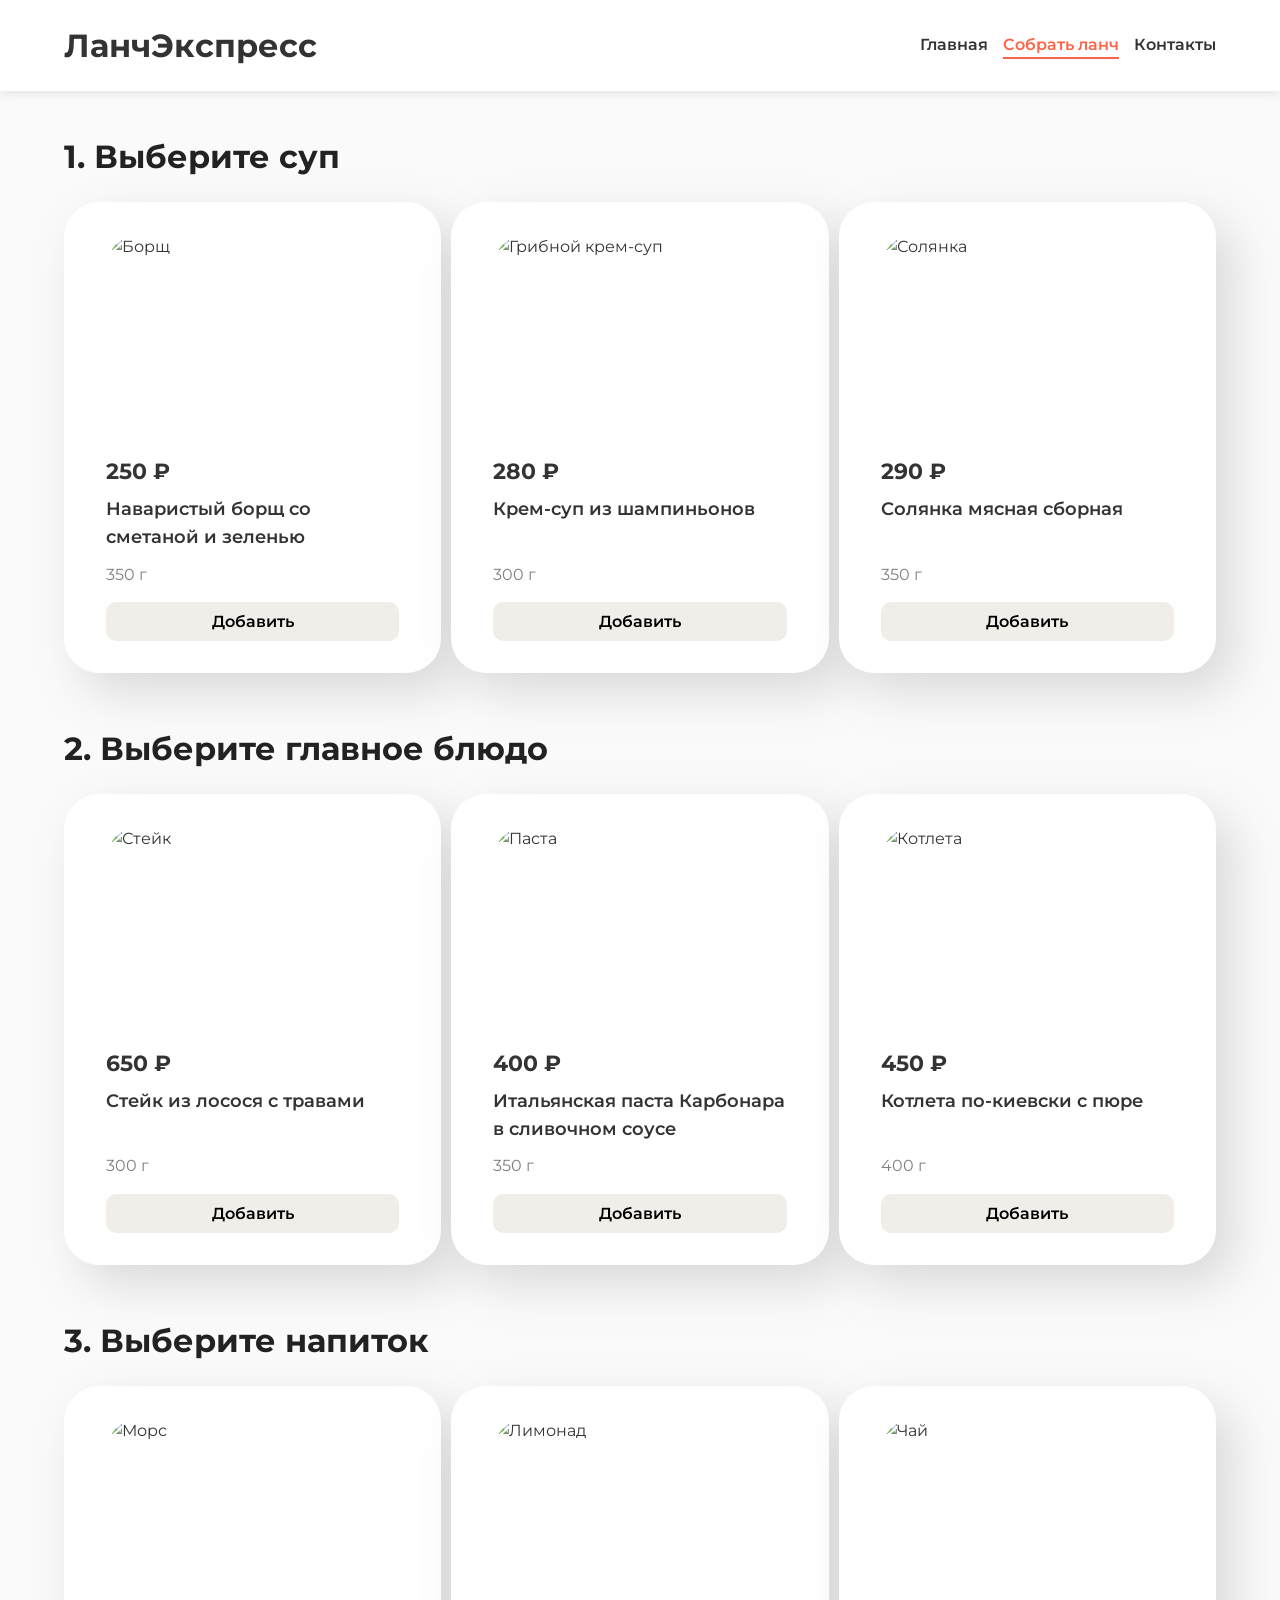
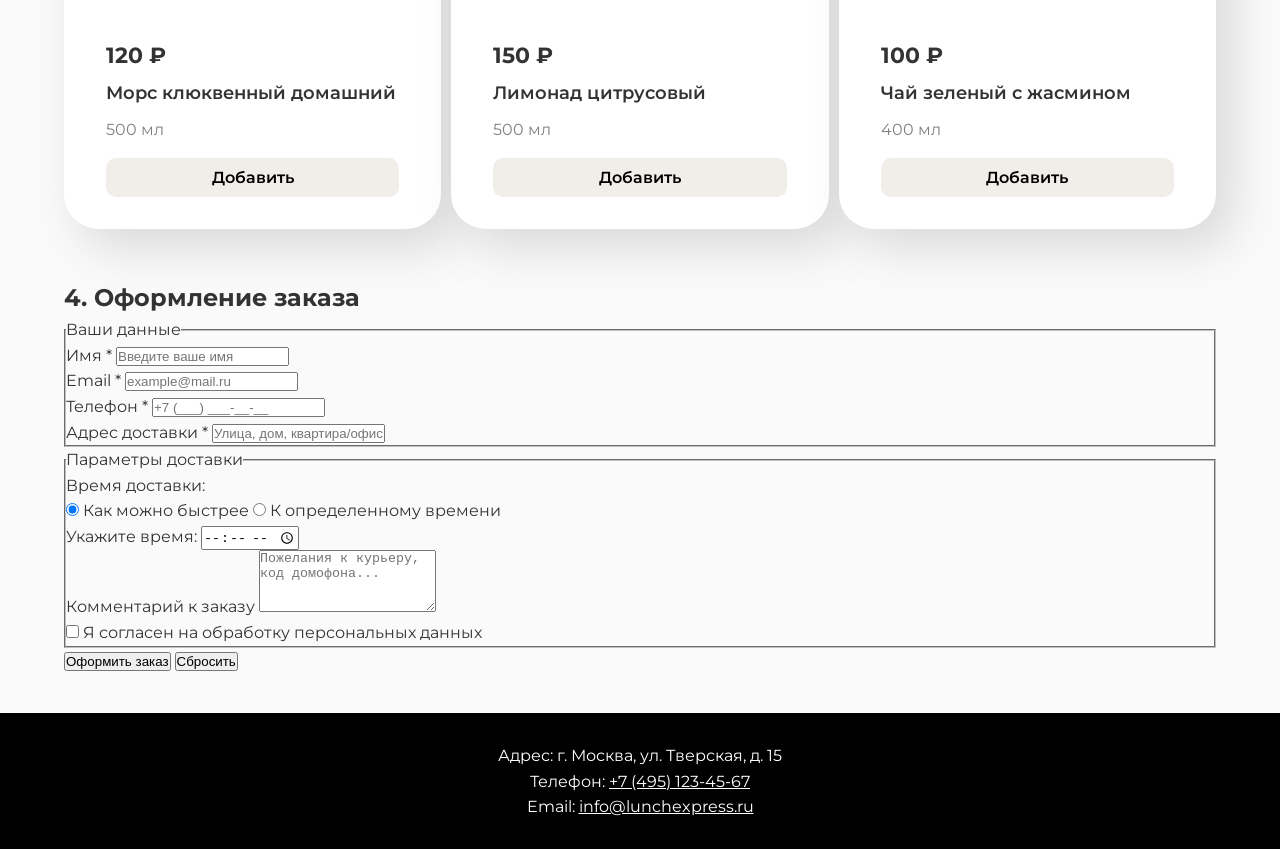
==== ЛР3/lunch.html @ 62b92bf5 "Update lunch.html" ====
<!DOCTYPE html>
<html lang="ru">
<head>
    <meta charset="UTF-8">
    <meta name="viewport" content="width=device-width, initial-scale=1.0">
    <title>Собрать ланч — ЛанчЭкспресс</title>
    <link rel="preconnect" href="https://fonts.googleapis.com">
    <link rel="preconnect" href="https://fonts.gstatic.com" crossorigin>
    <link href="https://fonts.googleapis.com/css2?family=Montserrat:wght@400;600;700&display=swap" rel="stylesheet">
    <link rel="stylesheet" href="style.css">
    <link rel="stylesheet" href="lunch.css">
    <link rel="stylesheet" href="print.css" media="print">
</head>
<body>
    <header class="header">
        <div class="container header-container">
            <h1 class="logo">ЛанчЭкспресс</h1>
            <nav class="nav">
                <a href="index.html">Главная</a>
                <a href="lunch.html" class="active">Собрать ланч</a>
                <a href="#contacts">Контакты</a>
            </nav>
        </div>
    </header>

    <main class="main-content">
        <div class="container">
            <!-- Блок меню (Каталог блюд) -->
            <section class="menu-section">
                <h2>1. Выберите суп</h2>
                <div class="dishes-grid">
                    <div class="dish-card">
                        <img src="images/borsch.jpg" alt="Борщ">
                        <p class="price">250 ₽</p>
                        <p class="name">Наваристый борщ со сметаной и зеленью</p>
                        <p class="weight">350 г</p>
                        <button type="button">Добавить</button>
                    </div>
                    <div class="dish-card">
                        <img src="images/cream_soup.jpg" alt="Грибной крем-суп">
                        <p class="price">280 ₽</p>
                        <p class="name">Крем-суп из шампиньонов</p>
                        <p class="weight">300 г</p>
                        <button type="button">Добавить</button>
                    </div>
                    <div class="dish-card">
                        <img src="images/solyanka.jpg" alt="Солянка">
                        <p class="price">290 ₽</p>
                        <p class="name">Солянка мясная сборная</p>
                        <p class="weight">350 г</p>
                        <button type="button">Добавить</button>
                    </div>
                </div>
            </section>

            <section class="menu-section">
                <h2>2. Выберите главное блюдо</h2>
                <div class="dishes-grid">
                    <div class="dish-card">
                        <img src="images/steak.jpg" alt="Стейк">
                        <p class="price">650 ₽</p>
                        <p class="name">Стейк из лосося с травами</p>
                        <p class="weight">300 г</p>
                        <button type="button">Добавить</button>
                    </div>
                    <div class="dish-card">
                        <img src="images/pasta.jpg" alt="Паста">
                        <p class="price">400 ₽</p>
                        <p class="name">Итальянская паста Карбонара в сливочном соусе</p>
                        <p class="weight">350 г</p>
                        <button type="button">Добавить</button>
                    </div>
                    <div class="dish-card">
                        <img src="images/cutlet.jpg" alt="Котлета">
                        <p class="price">450 ₽</p>
                        <p class="name">Котлета по-киевски с пюре</p>
                        <p class="weight">400 г</p>
                        <button type="button">Добавить</button>
                    </div>
                </div>
            </section>

            <section class="menu-section">
                <h2>3. Выберите напиток</h2>
                <div class="dishes-grid">
                    <div class="dish-card">
                        <img src="images/mors.jpg" alt="Морс">
                        <p class="price">120 ₽</p>
                        <p class="name">Морс клюквенный домашний</p>
                        <p class="weight">500 мл</p>
                        <button type="button">Добавить</button>
                    </div>
                    <div class="dish-card">
                        <img src="images/lemonade.jpg" alt="Лимонад">
                        <p class="price">150 ₽</p>
                        <p class="name">Лимонад цитрусовый</p>
                        <p class="weight">500 мл</p>
                        <button type="button">Добавить</button>
                    </div>
                    <div class="dish-card">
                        <img src="images/tea.jpg" alt="Чай">
                        <p class="price">100 ₽</p>
                        <p class="name">Чай зеленый с жасмином</p>
                        <p class="weight">400 мл</p>
                        <button type="button">Добавить</button>
                    </div>
                </div>
            </section>

            <!-- Блок формы оформления заказа (Интеграция ЛР2 в ЛР3) -->
            <section class="order-section">
                <h2>4. Оформление заказа</h2>
                <form action="https://httpbin.org/post" method="POST" class="order-form">
                    <fieldset class="form-group">
                        <legend>Ваши данные</legend>
                        
                        <div class="field">
                            <label for="username">Имя *</label>
                            <input type="text" id="username" name="username" required placeholder="Введите ваше имя">
                        </div>

                        <div class="field">
                            <label for="email">Email *</label>
                            <input type="email" id="email" name="email" required placeholder="example@mail.ru">
                        </div>

                        <div class="field">
                            <label for="phone">Телефон *</label>
                            <input type="tel" id="phone" name="phone" required placeholder="+7 (___) ___-__-__">
                        </div>

                        <div class="field">
                            <label for="address">Адрес доставки *</label>
                            <input type="text" id="address" name="address" required placeholder="Улица, дом, квартира/офис">
                        </div>
                    </fieldset>

                    <fieldset class="form-group">
                        <legend>Параметры доставки</legend>

                        <div class="field">
                            <label>Время доставки:</label>
                            <div class="radio-group">
                                <label><input type="radio" name="delivery_time" value="asap" checked> Как можно быстрее</label>
                                <label><input type="radio" name="delivery_time" value="by_time"> К определенному времени</label>
                            </div>
                        </div>

                        <div class="field">
                            <label for="specific_time">Укажите время:</label>
                            <input type="time" id="specific_time" name="specific_time">
                        </div>

                        <div class="field">
                            <label for="comment">Комментарий к заказу</label>
                            <textarea id="comment" name="comment" rows="4" placeholder="Пожелания к курьеру, код домофона..."></textarea>
                        </div>

                        <div class="field checkbox-field">
                            <label>
                                <input type="checkbox" name="agree" required> Я согласен на обработку персональных данных
                            </label>
                        </div>
                    </fieldset>

                    <div class="form-actions">
                        <button type="submit" class="submit-btn">Оформить заказ</button>
                        <button type="reset" class="reset-btn">Сбросить</button>
                    </div>
                </form>
            </section>
        </div>
    </main>

    <footer id="contacts" class="footer">
        <div class="container footer-container">
            <p>Адрес: г. Москва, ул. Тверская, д. 15</p>
            <p>Телефон: <a href="tel:+74951234567">+7 (495) 123-45-67</a></p>
            <p>Email: <a href="mailto:info@lunchexpress.ru">info@lunchexpress.ru</a></p>
        </div>
    </footer>
</body>
</html>
---- ЛР3/style.css ----
* {
    box-sizing: border-box;
    margin: 0;
    padding: 0;
}

body {
    font-family: 'Montserrat', sans-serif;
    color: #333;
    background-color: #fafafa;
    line-height: 1.6;
    display: flex;
    flex-direction: column;
    min-height: 100vh;
}

.main-content {
    flex-grow: 1; 
    padding: 40px 0;
}

.container {
    width: 90%;
    max-width: 1200px;
    margin: 0 auto;
}

.header {
    background-color: #fff;
    padding: 20px 0;
    box-shadow: 0 2px 10px rgba(0,0,0,0.1);
}

.header-container {
    display: flex;
    justify-content: space-between;
    align-items: center;
    flex-wrap: wrap;
    gap: 15px;
}

.nav {
    display: flex;
    gap: 15px;
    flex-wrap: wrap;
}

.nav a {
    text-decoration: none;
    color: #333;
    font-weight: 600;
    transition: color 0.3s ease;
}

.nav a:hover {
    color: tomato;
}

.nav a.active {
    color: tomato;
    border-bottom: 2px solid tomato;
}

.dishes-table {
    width: 100%;
    border-collapse: collapse;
    background: #fff;
}

.dishes-table th, .dishes-table td {
    border: 1px solid #ddd;
    padding: 12px;
    text-align: left;
}

.footer {
    background-color: black;
    color: white;
    padding: 30px 0;
    text-align: center;
}

.footer a {
    color: white;
    text-decoration: underline;
}

.footer a:hover {
    color: tomato;
}

@media (max-width: 400px) {
    .table-responsive {
        width: 100%;
        overflow-x: auto;
    }
}
---- ЛР3/lunch.css ----
.menu-section {
    margin-bottom: 50px;
}

.menu-section h2 {
    margin-bottom: 20px;
    font-size: 2rem;
    color: #222;
}

.dishes-grid {
    display: grid;
    grid-template-columns: repeat(3, 1fr);
    gap: 10px;
}

.dish-card {
    display: flex;
    flex-direction: column;
    background-color: white;
    padding: 30px 40px;
    border-radius: 35px;
    cursor: pointer;
    filter: drop-shadow(17px 19px 24px rgba(0, 0, 0, 0.13));
    border: 2px solid transparent;
    transition: border-color 0.3s, transform 0.3s;
}

.dish-card:hover {
    border: 2px solid tomato;
}

.dish-card:hover button {
    background-color: tomato;
    color: white;
}

.dish-card img {
    width: 100%;
    height: 200px;
    object-fit: cover;
    border-radius: 35px;
    margin-bottom: 20px;
}

.dish-card .price {
    font-size: 1.4rem;
    font-weight: 700;
    margin-bottom: 5px;
}

.dish-card .name {
    font-size: 1.1rem;
    font-weight: 600;
    margin-bottom: 10px;
}

.dish-card .weight {
    color: gray;
    margin-top: auto; 
}

.dish-card button {
    background-color: #f1eee9;
    margin-top: 15px;
    padding: 10px 30px;
    border-radius: 10px;
    border: none;
    cursor: pointer;
    font-family: inherit;
    font-weight: 600;
    font-size: 1rem;
    transition: background-color 0.3s, color 0.3s;
}

@media (max-width: 800px) {
    .dishes-grid {
        grid-template-columns: repeat(2, 1fr);
    }
}

@media (max-width: 600px) {
    .dishes-grid {
        grid-template-columns: 1fr;
    }
    .dish-card {
        padding: 20px;
    }
}
---- ЛР3/print.css ----
@media print {
    body {
        background-color: white !important;
        color: black !important;
        font-size: 12pt;
    }

    .header nav,
    .footer,
    .dish-card button {
        display: none !important;
    }

    .dish-card {
        filter: none !important;
        border: 1px solid #ccc !important;
        page-break-inside: avoid;
        padding: 10px !important;
    }

    .dishes-grid {
        display: block;
    }

    .dish-card {
        display: block;
        margin-bottom: 20px;
    }

    .dish-card img {
        height: 100px;
        width: 100px;
        object-fit: cover;
        float: left;
        margin-right: 20px;
    }
    
    .dish-card::after {
        content: "";
        display: table;
        clear: both;
    }
}
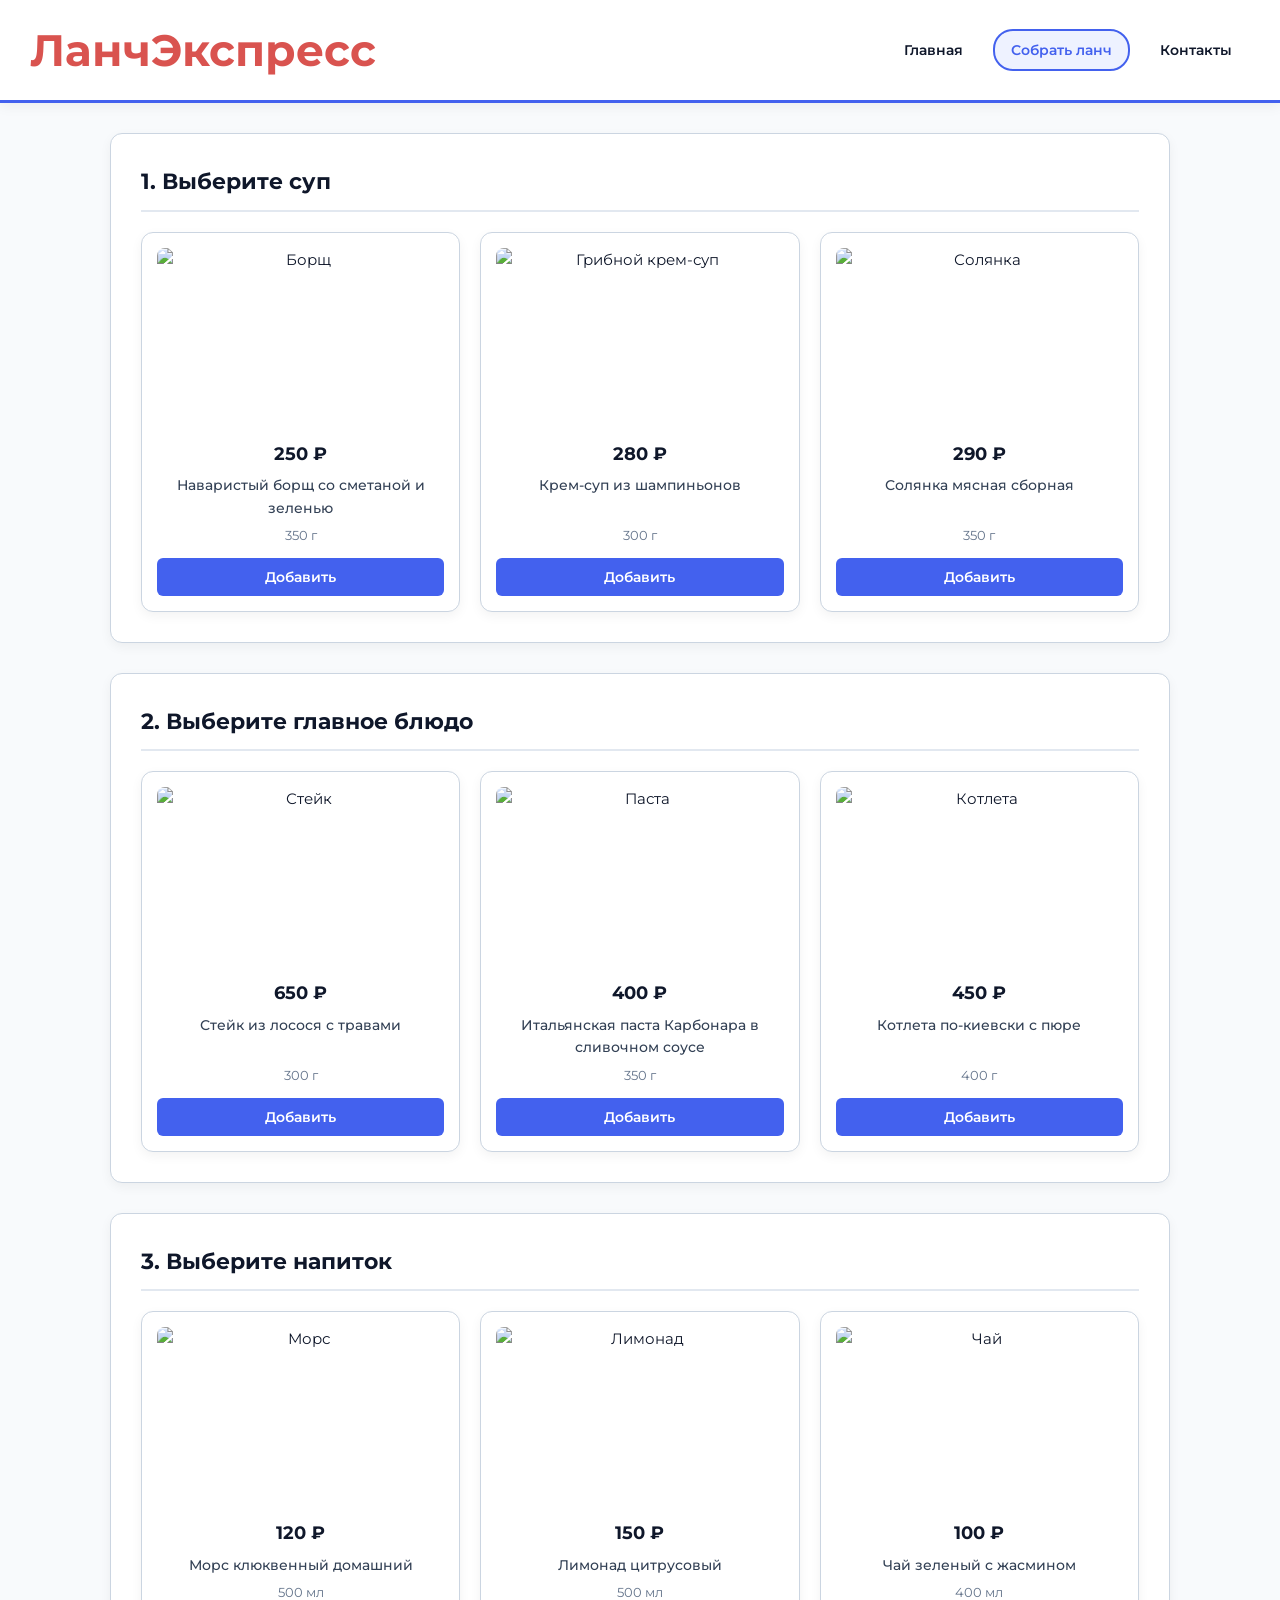
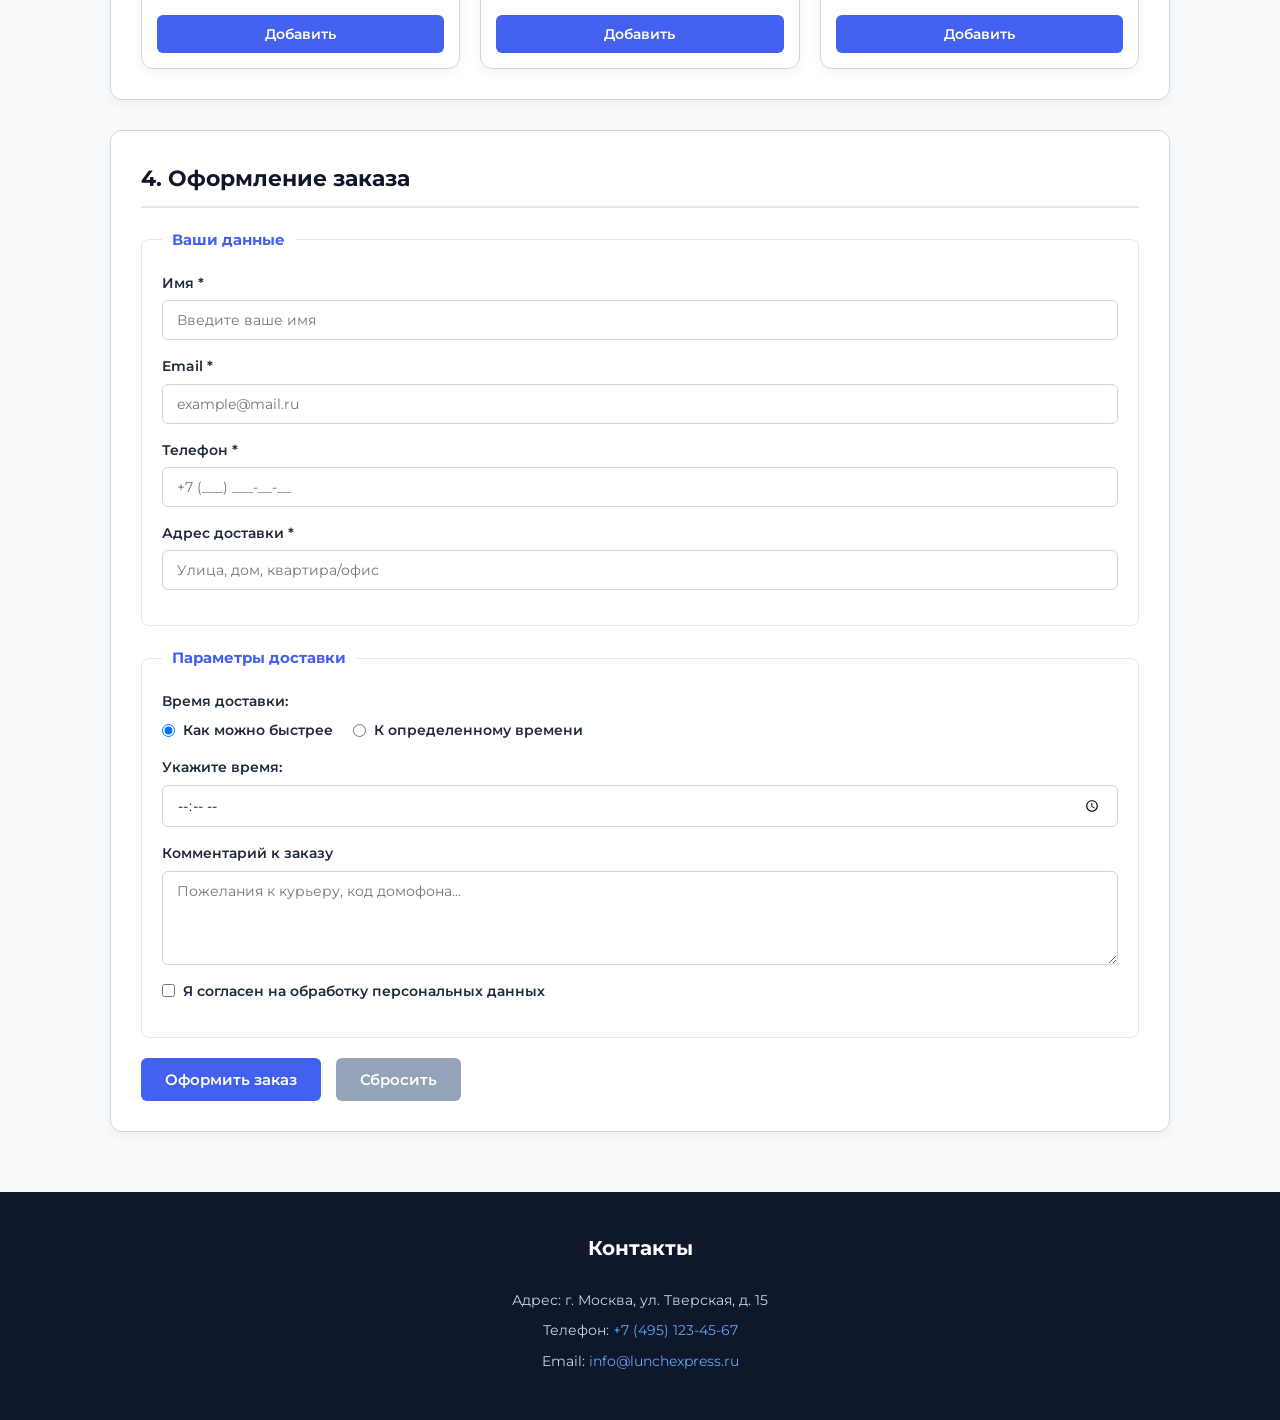
==== commit 4ad5875a: "Add files via upload" ====
--- a/ЛР3/lunch.html
+++ b/ЛР3/lunch.html
@@ -6,178 +6,173 @@
     <title>Собрать ланч — ЛанчЭкспресс</title>
     <link rel="preconnect" href="https://fonts.googleapis.com">
     <link rel="preconnect" href="https://fonts.gstatic.com" crossorigin>
-    <link href="https://fonts.googleapis.com/css2?family=Montserrat:wght@400;600;700&display=swap" rel="stylesheet">
+    <link href="https://fonts.googleapis.com/css2?family=Montserrat:wght@400;500;600;700&display=swap" rel="stylesheet">
     <link rel="stylesheet" href="style.css">
     <link rel="stylesheet" href="lunch.css">
     <link rel="stylesheet" href="print.css" media="print">
 </head>
 <body>
-    <header class="header">
-        <div class="container header-container">
-            <h1 class="logo">ЛанчЭкспресс</h1>
-            <nav class="nav">
-                <a href="index.html">Главная</a>
-                <a href="lunch.html" class="active">Собрать ланч</a>
-                <a href="#contacts">Контакты</a>
-            </nav>
-        </div>
+    <header>
+        <a href="index.html" class="logo">
+            <h1>ЛанчЭкспресс</h1>
+        </a>
+        <nav>
+            <a href="index.html" class="nav-btn">Главная</a>
+            <a href="lunch.html" class="nav-btn active">Собрать ланч</a>
+            <a href="#contacts" class="nav-btn">Контакты</a>
+        </nav>
     </header>
 
-    <main class="main-content">
-        <div class="container">
-            <!-- Блок меню (Каталог блюд) -->
-            <section class="menu-section">
-                <h2>1. Выберите суп</h2>
-                <div class="dishes-grid">
-                    <div class="dish-card">
-                        <img src="images/borsch.jpg" alt="Борщ">
-                        <p class="price">250 ₽</p>
-                        <p class="name">Наваристый борщ со сметаной и зеленью</p>
-                        <p class="weight">350 г</p>
-                        <button type="button">Добавить</button>
+    <main>
+        <section class="menu-section">
+            <h2>1. Выберите суп</h2>
+            <div class="dishes-grid">
+                <div class="dish-card">
+                    <img src="images/borsch.jpg" alt="Борщ">
+                    <p class="price">250 ₽</p>
+                    <p class="name">Наваристый борщ со сметаной и зеленью</p>
+                    <p class="weight">350 г</p>
+                    <button type="button" class="add-btn">Добавить</button>
+                </div>
+                <div class="dish-card">
+                    <img src="images/cream_soup.jpg" alt="Грибной крем-суп">
+                    <p class="price">280 ₽</p>
+                    <p class="name">Крем-суп из шампиньонов</p>
+                    <p class="weight">300 г</p>
+                    <button type="button" class="add-btn">Добавить</button>
+                </div>
+                <div class="dish-card">
+                    <img src="images/solyanka.jpg" alt="Солянка">
+                    <p class="price">290 ₽</p>
+                    <p class="name">Солянка мясная сборная</p>
+                    <p class="weight">350 г</p>
+                    <button type="button" class="add-btn">Добавить</button>
+                </div>
+            </div>
+        </section>
+
+        <section class="menu-section">
+            <h2>2. Выберите главное блюдо</h2>
+            <div class="dishes-grid">
+                <div class="dish-card">
+                    <img src="images/steak.jpg" alt="Стейк">
+                    <p class="price">650 ₽</p>
+                    <p class="name">Стейк из лосося с травами</p>
+                    <p class="weight">300 г</p>
+                    <button type="button" class="add-btn">Добавить</button>
+                </div>
+                <div class="dish-card">
+                    <img src="images/pasta.jpg" alt="Паста">
+                    <p class="price">400 ₽</p>
+                    <p class="name">Итальянская паста Карбонара в сливочном соусе</p>
+                    <p class="weight">350 г</p>
+                    <button type="button" class="add-btn">Добавить</button>
+                </div>
+                <div class="dish-card">
+                    <img src="images/cutlet.jpg" alt="Котлета">
+                    <p class="price">450 ₽</p>
+                    <p class="name">Котлета по-киевски с пюре</p>
+                    <p class="weight">400 г</p>
+                    <button type="button" class="add-btn">Добавить</button>
+                </div>
+            </div>
+        </section>
+
+        <section class="menu-section">
+            <h2>3. Выберите напиток</h2>
+            <div class="dishes-grid">
+                <div class="dish-card">
+                    <img src="images/mors.jpg" alt="Морс">
+                    <p class="price">120 ₽</p>
+                    <p class="name">Морс клюквенный домашний</p>
+                    <p class="weight">500 мл</p>
+                    <button type="button" class="add-btn">Добавить</button>
+                </div>
+                <div class="dish-card">
+                    <img src="images/lemonade.jpg" alt="Лимонад">
+                    <p class="price">150 ₽</p>
+                    <p class="name">Лимонад цитрусовый</p>
+                    <p class="weight">500 мл</p>
+                    <button type="button" class="add-btn">Добавить</button>
+                </div>
+                <div class="dish-card">
+                    <img src="images/tea.jpg" alt="Чай">
+                    <p class="price">100 ₽</p>
+                    <p class="name">Чай зеленый с жасмином</p>
+                    <p class="weight">400 мл</p>
+                    <button type="button" class="add-btn">Добавить</button>
+                </div>
+            </div>
+        </section>
+
+        <section class="order-section">
+            <h2>4. Оформление заказа</h2>
+            <form action="https://httpbin.org/post" method="POST" class="order-form">
+                <fieldset class="form-group">
+                    <legend>Ваши данные</legend>
+                    
+                    <div class="field">
+                        <label for="username">Имя *</label>
+                        <input type="text" id="username" name="username" class="form-control" required placeholder="Введите ваше имя">
                     </div>
-                    <div class="dish-card">
-                        <img src="images/cream_soup.jpg" alt="Грибной крем-суп">
-                        <p class="price">280 ₽</p>
-                        <p class="name">Крем-суп из шампиньонов</p>
-                        <p class="weight">300 г</p>
-                        <button type="button">Добавить</button>
+
+                    <div class="field">
+                        <label for="email">Email *</label>
+                        <input type="email" id="email" name="email" class="form-control" required placeholder="example@mail.ru">
                     </div>
-                    <div class="dish-card">
-                        <img src="images/solyanka.jpg" alt="Солянка">
-                        <p class="price">290 ₽</p>
-                        <p class="name">Солянка мясная сборная</p>
-                        <p class="weight">350 г</p>
-                        <button type="button">Добавить</button>
+
+                    <div class="field">
+                        <label for="phone">Телефон *</label>
+                        <input type="tel" id="phone" name="phone" class="form-control" required placeholder="+7 (___) ___-__-__">
                     </div>
+
+                    <div class="field">
+                        <label for="address">Адрес доставки *</label>
+                        <input type="text" id="address" name="address" class="form-control" required placeholder="Улица, дом, квартира/офис">
+                    </div>
+                </fieldset>
+
+                <fieldset class="form-group">
+                    <legend>Параметры доставки</legend>
+
+                    <div class="field">
+                        <label>Время доставки:</label>
+                        <div class="radio-group">
+                            <label class="radio-label"><input type="radio" name="delivery_time" value="asap" checked> Как можно быстрее</label>
+                            <label class="radio-label"><input type="radio" name="delivery_time" value="by_time"> К определенному времени</label>
+                        </div>
+                    </div>
+
+                    <div class="field">
+                        <label for="specific_time">Укажите время:</label>
+                        <input type="time" id="specific_time" name="specific_time" class="form-control">
+                    </div>
+
+                    <div class="field">
+                        <label for="comment">Комментарий к заказу</label>
+                        <textarea id="comment" name="comment" class="form-control" rows="4" placeholder="Пожелания к курьеру, код домофона..."></textarea>
+                    </div>
+
+                    <div class="field">
+                        <label class="checkbox-label">
+                            <input type="checkbox" name="agree" required> Я согласен на обработку персональных данных
+                        </label>
+                    </div>
+                </fieldset>
+
+                <div class="form-actions">
+                    <button type="submit" class="btn-submit">Оформить заказ</button>
+                    <button type="reset" class="btn-reset">Сбросить</button>
                 </div>
-            </section>
-
-            <section class="menu-section">
-                <h2>2. Выберите главное блюдо</h2>
-                <div class="dishes-grid">
-                    <div class="dish-card">
-                        <img src="images/steak.jpg" alt="Стейк">
-                        <p class="price">650 ₽</p>
-                        <p class="name">Стейк из лосося с травами</p>
-                        <p class="weight">300 г</p>
-                        <button type="button">Добавить</button>
-                    </div>
-                    <div class="dish-card">
-                        <img src="images/pasta.jpg" alt="Паста">
-                        <p class="price">400 ₽</p>
-                        <p class="name">Итальянская паста Карбонара в сливочном соусе</p>
-                        <p class="weight">350 г</p>
-                        <button type="button">Добавить</button>
-                    </div>
-                    <div class="dish-card">
-                        <img src="images/cutlet.jpg" alt="Котлета">
-                        <p class="price">450 ₽</p>
-                        <p class="name">Котлета по-киевски с пюре</p>
-                        <p class="weight">400 г</p>
-                        <button type="button">Добавить</button>
-                    </div>
-                </div>
-            </section>
-
-            <section class="menu-section">
-                <h2>3. Выберите напиток</h2>
-                <div class="dishes-grid">
-                    <div class="dish-card">
-                        <img src="images/mors.jpg" alt="Морс">
-                        <p class="price">120 ₽</p>
-                        <p class="name">Морс клюквенный домашний</p>
-                        <p class="weight">500 мл</p>
-                        <button type="button">Добавить</button>
-                    </div>
-                    <div class="dish-card">
-                        <img src="images/lemonade.jpg" alt="Лимонад">
-                        <p class="price">150 ₽</p>
-                        <p class="name">Лимонад цитрусовый</p>
-                        <p class="weight">500 мл</p>
-                        <button type="button">Добавить</button>
-                    </div>
-                    <div class="dish-card">
-                        <img src="images/tea.jpg" alt="Чай">
-                        <p class="price">100 ₽</p>
-                        <p class="name">Чай зеленый с жасмином</p>
-                        <p class="weight">400 мл</p>
-                        <button type="button">Добавить</button>
-                    </div>
-                </div>
-            </section>
-
-            <!-- Блок формы оформления заказа (Интеграция ЛР2 в ЛР3) -->
-            <section class="order-section">
-                <h2>4. Оформление заказа</h2>
-                <form action="https://httpbin.org/post" method="POST" class="order-form">
-                    <fieldset class="form-group">
-                        <legend>Ваши данные</legend>
-                        
-                        <div class="field">
-                            <label for="username">Имя *</label>
-                            <input type="text" id="username" name="username" required placeholder="Введите ваше имя">
-                        </div>
-
-                        <div class="field">
-                            <label for="email">Email *</label>
-                            <input type="email" id="email" name="email" required placeholder="example@mail.ru">
-                        </div>
-
-                        <div class="field">
-                            <label for="phone">Телефон *</label>
-                            <input type="tel" id="phone" name="phone" required placeholder="+7 (___) ___-__-__">
-                        </div>
-
-                        <div class="field">
-                            <label for="address">Адрес доставки *</label>
-                            <input type="text" id="address" name="address" required placeholder="Улица, дом, квартира/офис">
-                        </div>
-                    </fieldset>
-
-                    <fieldset class="form-group">
-                        <legend>Параметры доставки</legend>
-
-                        <div class="field">
-                            <label>Время доставки:</label>
-                            <div class="radio-group">
-                                <label><input type="radio" name="delivery_time" value="asap" checked> Как можно быстрее</label>
-                                <label><input type="radio" name="delivery_time" value="by_time"> К определенному времени</label>
-                            </div>
-                        </div>
-
-                        <div class="field">
-                            <label for="specific_time">Укажите время:</label>
-                            <input type="time" id="specific_time" name="specific_time">
-                        </div>
-
-                        <div class="field">
-                            <label for="comment">Комментарий к заказу</label>
-                            <textarea id="comment" name="comment" rows="4" placeholder="Пожелания к курьеру, код домофона..."></textarea>
-                        </div>
-
-                        <div class="field checkbox-field">
-                            <label>
-                                <input type="checkbox" name="agree" required> Я согласен на обработку персональных данных
-                            </label>
-                        </div>
-                    </fieldset>
-
-                    <div class="form-actions">
-                        <button type="submit" class="submit-btn">Оформить заказ</button>
-                        <button type="reset" class="reset-btn">Сбросить</button>
-                    </div>
-                </form>
-            </section>
-        </div>
+            </form>
+        </section>
     </main>
 
-    <footer id="contacts" class="footer">
-        <div class="container footer-container">
-            <p>Адрес: г. Москва, ул. Тверская, д. 15</p>
-            <p>Телефон: <a href="tel:+74951234567">+7 (495) 123-45-67</a></p>
-            <p>Email: <a href="mailto:info@lunchexpress.ru">info@lunchexpress.ru</a></p>
-        </div>
+    <footer id="contacts">
+        <h2>Контакты</h2>
+        <p>Адрес: г. Москва, ул. Тверская, д. 15</p>
+        <p>Телефон: <a href="tel:+74951234567">+7 (495) 123-45-67</a></p>
+        <p>Email: <a href="mailto:info@lunchexpress.ru">info@lunchexpress.ru</a></p>
     </footer>
 </body>
-</html>
+</html>
--- a/ЛР3/style.css
+++ b/ЛР3/style.css
@@ -6,92 +6,299 @@
 
 body {
     font-family: 'Montserrat', sans-serif;
-    color: #333;
-    background-color: #fafafa;
+    font-size: 15px;
+    font-weight: 400;
+    color: #0f172a;
+    background-color: #f8fafc;
     line-height: 1.6;
+    min-height: 100vh;
     display: flex;
     flex-direction: column;
-    min-height: 100vh;
-}
-
-.main-content {
-    flex-grow: 1; 
-    padding: 40px 0;
-}
-
-.container {
-    width: 90%;
-    max-width: 1200px;
-    margin: 0 auto;
-}
-
-.header {
-    background-color: #fff;
-    padding: 20px 0;
-    box-shadow: 0 2px 10px rgba(0,0,0,0.1);
-}
-
-.header-container {
-    display: flex;
+}
+
+header {
+    background-color: #ffffff;
+    padding: 15px 30px;
+    box-shadow: 0 4px 12px rgba(0, 0, 0, 0.05);
+    border-bottom: 3px solid #4361ee;
+    position: sticky;
+    top: 0;
+    z-index: 1000;
+    display: flex;
+    align-items: center;
     justify-content: space-between;
+    flex-wrap: wrap;
+    gap: 15px;
+}
+
+.logo {
+    font-size: 22px;
+    font-weight: 700;
+    color: #d9534f;
+    text-decoration: none;
+}
+
+nav {
+    display: flex;
+    gap: 12px;
     align-items: center;
     flex-wrap: wrap;
-    gap: 15px;
-}
-
-.nav {
-    display: flex;
-    gap: 15px;
+}
+
+.nav-btn {
+    background: transparent;
+    border: 2px solid transparent;
+    padding: 8px 16px;
+    border-radius: 20px;
+    font-family: 'Montserrat', sans-serif;
+    font-size: 14px;
+    font-weight: 600;
+    color: #0f172a;
+    cursor: pointer;
+    text-decoration: none;
+    transition: all 0.3s ease;
+}
+
+.nav-btn:hover, .nav-btn.active {
+    background-color: #eef2ff;
+    color: #4361ee;
+    border-color: #4361ee;
+}
+
+main {
+    max-width: 1100px;
+    width: 100%;
+    margin: 30px auto;
+    padding: 0 20px;
+    flex: 1;
+}
+
+section {
+    background-color: #ffffff;
+    padding: 30px;
+    border-radius: 12px;
+    box-shadow: 0 4px 12px rgba(0, 0, 0, 0.05);
+    border: 1px solid #cbd5e1;
+    margin-bottom: 30px;
+}
+
+h2 {
+    font-size: 22px;
+    font-weight: 700;
+    color: #0f172a;
+    margin-bottom: 20px;
+    padding-bottom: 10px;
+    border-bottom: 2px solid #e2e8f0;
+}
+
+.about-content {
+    display: flex;
+    gap: 25px;
+    align-items: center;
     flex-wrap: wrap;
 }
 
-.nav a {
-    text-decoration: none;
-    color: #333;
-    font-weight: 600;
-    transition: color 0.3s ease;
-}
-
-.nav a:hover {
-    color: tomato;
-}
-
-.nav a.active {
-    color: tomato;
-    border-bottom: 2px solid tomato;
-}
-
-.dishes-table {
+.about-text {
+    flex: 1;
+    min-width: 280px;
+}
+
+.about-text p {
+    margin-bottom: 12px;
+    font-size: 15px;
+    color: #334155;
+}
+
+img.about-img {
+    width: 100%;
+    max-width: 400px;
+    height: 240px;
+    object-fit: cover;
+    border-radius: 10px;
+    box-shadow: 0 4px 12px rgba(0, 0, 0, 0.05);
+}
+
+ul.advantages-list {
+    list-style: none;
+    padding-left: 0;
+}
+
+ul.advantages-list li {
+    position: relative;
+    padding-left: 28px;
+    margin-bottom: 12px;
+    font-weight: 500;
+    font-size: 15px;
+    color: #334155;
+}
+
+ul.advantages-list li::before {
+    content: "✓";
+    position: absolute;
+    left: 0;
+    top: 0;
+    color: #d9534f;
+    font-weight: 700;
+}
+
+.table-responsive {
+    overflow-x: auto;
+}
+
+table {
     width: 100%;
     border-collapse: collapse;
-    background: #fff;
-}
-
-.dishes-table th, .dishes-table td {
-    border: 1px solid #ddd;
-    padding: 12px;
+    margin-top: 10px;
+    background-color: #ffffff;
+}
+
+th, td {
+    padding: 12px 16px;
+    border: 1px solid #cbd5e1;
     text-align: left;
-}
-
-.footer {
-    background-color: black;
-    color: white;
-    padding: 30px 0;
+    font-size: 14px;
+}
+
+th {
+    background-color: #f1f5f9;
+    font-weight: 600;
+    color: #0f172a;
+}
+
+.order-form {
+    display: flex;
+    flex-direction: column;
+    gap: 20px;
+}
+
+.form-group {
+    border: 1px solid #e2e8f0;
+    border-radius: 8px;
+    padding: 20px;
+}
+
+.form-group legend {
+    font-weight: 700;
+    color: #4361ee;
+    padding: 0 10px;
+}
+
+.field {
+    margin-bottom: 15px;
+    display: flex;
+    flex-direction: column;
+    gap: 6px;
+}
+
+.field label {
+    font-size: 14px;
+    font-weight: 600;
+    color: #1e293b;
+}
+
+.form-control {
+    width: 100%;
+    padding: 10px 14px;
+    font-family: 'Montserrat', sans-serif;
+    font-size: 14px;
+    border: 1px solid #cbd5e1;
+    border-radius: 6px;
+    outline: none;
+    background-color: #ffffff;
+}
+
+.form-control:focus {
+    border-color: #4361ee;
+    box-shadow: 0 0 0 3px rgba(67, 97, 238, 0.15);
+}
+
+.radio-group {
+    display: flex;
+    gap: 20px;
+    flex-wrap: wrap;
+}
+
+.radio-label, .checkbox-label {
+    font-size: 14px;
+    font-weight: 500;
+    display: inline-flex;
+    align-items: center;
+    gap: 8px;
+    cursor: pointer;
+    color: #1e293b;
+}
+
+.form-actions {
+    display: flex;
+    gap: 15px;
+}
+
+.btn-submit {
+    background-color: #4361ee;
+    color: #ffffff;
+    border: none;
+    padding: 12px 24px;
+    font-family: 'Montserrat', sans-serif;
+    font-size: 15px;
+    font-weight: 600;
+    border-radius: 6px;
+    cursor: pointer;
+}
+
+.btn-submit:hover {
+    background-color: #3a0ca3;
+}
+
+.btn-reset {
+    background-color: #94a3b8;
+    color: #ffffff;
+    border: none;
+    padding: 12px 24px;
+    font-family: 'Montserrat', sans-serif;
+    font-size: 15px;
+    font-weight: 600;
+    border-radius: 6px;
+    cursor: pointer;
+}
+
+.btn-reset:hover {
+    background-color: #64748b;
+}
+
+footer {
+    background-color: #0f172a;
+    color: #ffffff;
+    padding: 40px 20px;
     text-align: center;
-}
-
-.footer a {
-    color: white;
+    margin-top: auto;
+}
+
+footer h2 {
+    color: #ffffff;
+    border-bottom: none;
+    font-size: 20px;
+    margin-bottom: 15px;
+}
+
+footer p {
+    font-size: 14px;
+    color: #cbd5e1;
+    margin-bottom: 8px;
+}
+
+footer a {
+    color: #60a5fa;
+    text-decoration: none;
+}
+
+footer a:hover {
+    color: #ffffff;
     text-decoration: underline;
 }
 
-.footer a:hover {
-    color: tomato;
-}
-
-@media (max-width: 400px) {
-    .table-responsive {
-        width: 100%;
-        overflow-x: auto;
+@media (max-width: 640px) {
+    header {
+        flex-direction: column;
+        align-items: flex-start;
     }
 }
--- a/ЛР3/lunch.css
+++ b/ЛР3/lunch.css
@@ -1,89 +1,65 @@
-.menu-section {
-    margin-bottom: 50px;
-}
-
-.menu-section h2 {
-    margin-bottom: 20px;
-    font-size: 2rem;
-    color: #222;
-}
-
 .dishes-grid {
     display: grid;
-    grid-template-columns: repeat(3, 1fr);
-    gap: 10px;
+    grid-template-columns: repeat(auto-fill, minmax(280px, 1fr));
+    gap: 20px;
+    margin-top: 15px;
 }
 
 .dish-card {
+    background-color: #ffffff;
+    border: 1px solid #cbd5e1;
+    border-radius: 12px;
+    padding: 15px;
     display: flex;
     flex-direction: column;
-    background-color: white;
-    padding: 30px 40px;
-    border-radius: 35px;
-    cursor: pointer;
-    filter: drop-shadow(17px 19px 24px rgba(0, 0, 0, 0.13));
-    border: 2px solid transparent;
-    transition: border-color 0.3s, transform 0.3s;
-}
-
-.dish-card:hover {
-    border: 2px solid tomato;
-}
-
-.dish-card:hover button {
-    background-color: tomato;
-    color: white;
+    align-items: center;
+    text-align: center;
+    box-shadow: 0 4px 12px rgba(0, 0, 0, 0.05);
 }
 
 .dish-card img {
     width: 100%;
-    height: 200px;
+    height: 180px;
     object-fit: cover;
-    border-radius: 35px;
-    margin-bottom: 20px;
+    border-radius: 8px;
+    margin-bottom: 12px;
 }
 
 .dish-card .price {
-    font-size: 1.4rem;
+    font-size: 18px;
     font-weight: 700;
-    margin-bottom: 5px;
+    color: #0f172a;
+    margin-bottom: 6px;
 }
 
 .dish-card .name {
-    font-size: 1.1rem;
-    font-weight: 600;
-    margin-bottom: 10px;
+    font-size: 14px;
+    font-weight: 500;
+    color: #334155;
+    margin-bottom: 6px;
+    flex-grow: 1;
 }
 
 .dish-card .weight {
-    color: gray;
-    margin-top: auto; 
+    font-size: 13px;
+    color: #64748b;
+    margin-bottom: 12px;
 }
 
-.dish-card button {
-    background-color: #f1eee9;
-    margin-top: 15px;
-    padding: 10px 30px;
-    border-radius: 10px;
+.add-btn {
+    width: 100%;
+    background-color: #4361ee;
+    color: #ffffff;
     border: none;
+    padding: 10px;
+    border-radius: 6px;
+    font-family: 'Montserrat', sans-serif;
+    font-size: 14px;
+    font-weight: 600;
     cursor: pointer;
-    font-family: inherit;
-    font-weight: 600;
-    font-size: 1rem;
-    transition: background-color 0.3s, color 0.3s;
+    transition: background-color 0.2s;
 }
 
-@media (max-width: 800px) {
-    .dishes-grid {
-        grid-template-columns: repeat(2, 1fr);
-    }
-}
-
-@media (max-width: 600px) {
-    .dishes-grid {
-        grid-template-columns: 1fr;
-    }
-    .dish-card {
-        padding: 20px;
-    }
+.add-btn:hover {
+    background-color: #3a0ca3;
 }
--- a/ЛР3/print.css
+++ b/ЛР3/print.css
@@ -1,43 +1,23 @@
 @media print {
-    body {
-        background-color: white !important;
-        color: black !important;
-        font-size: 12pt;
-    }
-
-    .header nav,
-    .footer,
-    .dish-card button {
+    header, nav, button, .add-btn, .btn-submit, .btn-reset, .order-section {
         display: none !important;
     }
 
-    .dish-card {
-        filter: none !important;
-        border: 1px solid #ccc !important;
-        page-break-inside: avoid;
-        padding: 10px !important;
+    body {
+        background-color: #ffffff;
+        color: #000000;
     }
 
-    .dishes-grid {
-        display: block;
+    section {
+        box-shadow: none;
+        border: 1px solid #000000;
+        margin-bottom: 15px;
+        page-break-inside: avoid;
     }
 
     .dish-card {
-        display: block;
-        margin-bottom: 20px;
-    }
-
-    .dish-card img {
-        height: 100px;
-        width: 100px;
-        object-fit: cover;
-        float: left;
-        margin-right: 20px;
-    }
-    
-    .dish-card::after {
-        content: "";
-        display: table;
-        clear: both;
+        box-shadow: none;
+        border: 1px solid #000000;
+        page-break-inside: avoid;
     }
 }
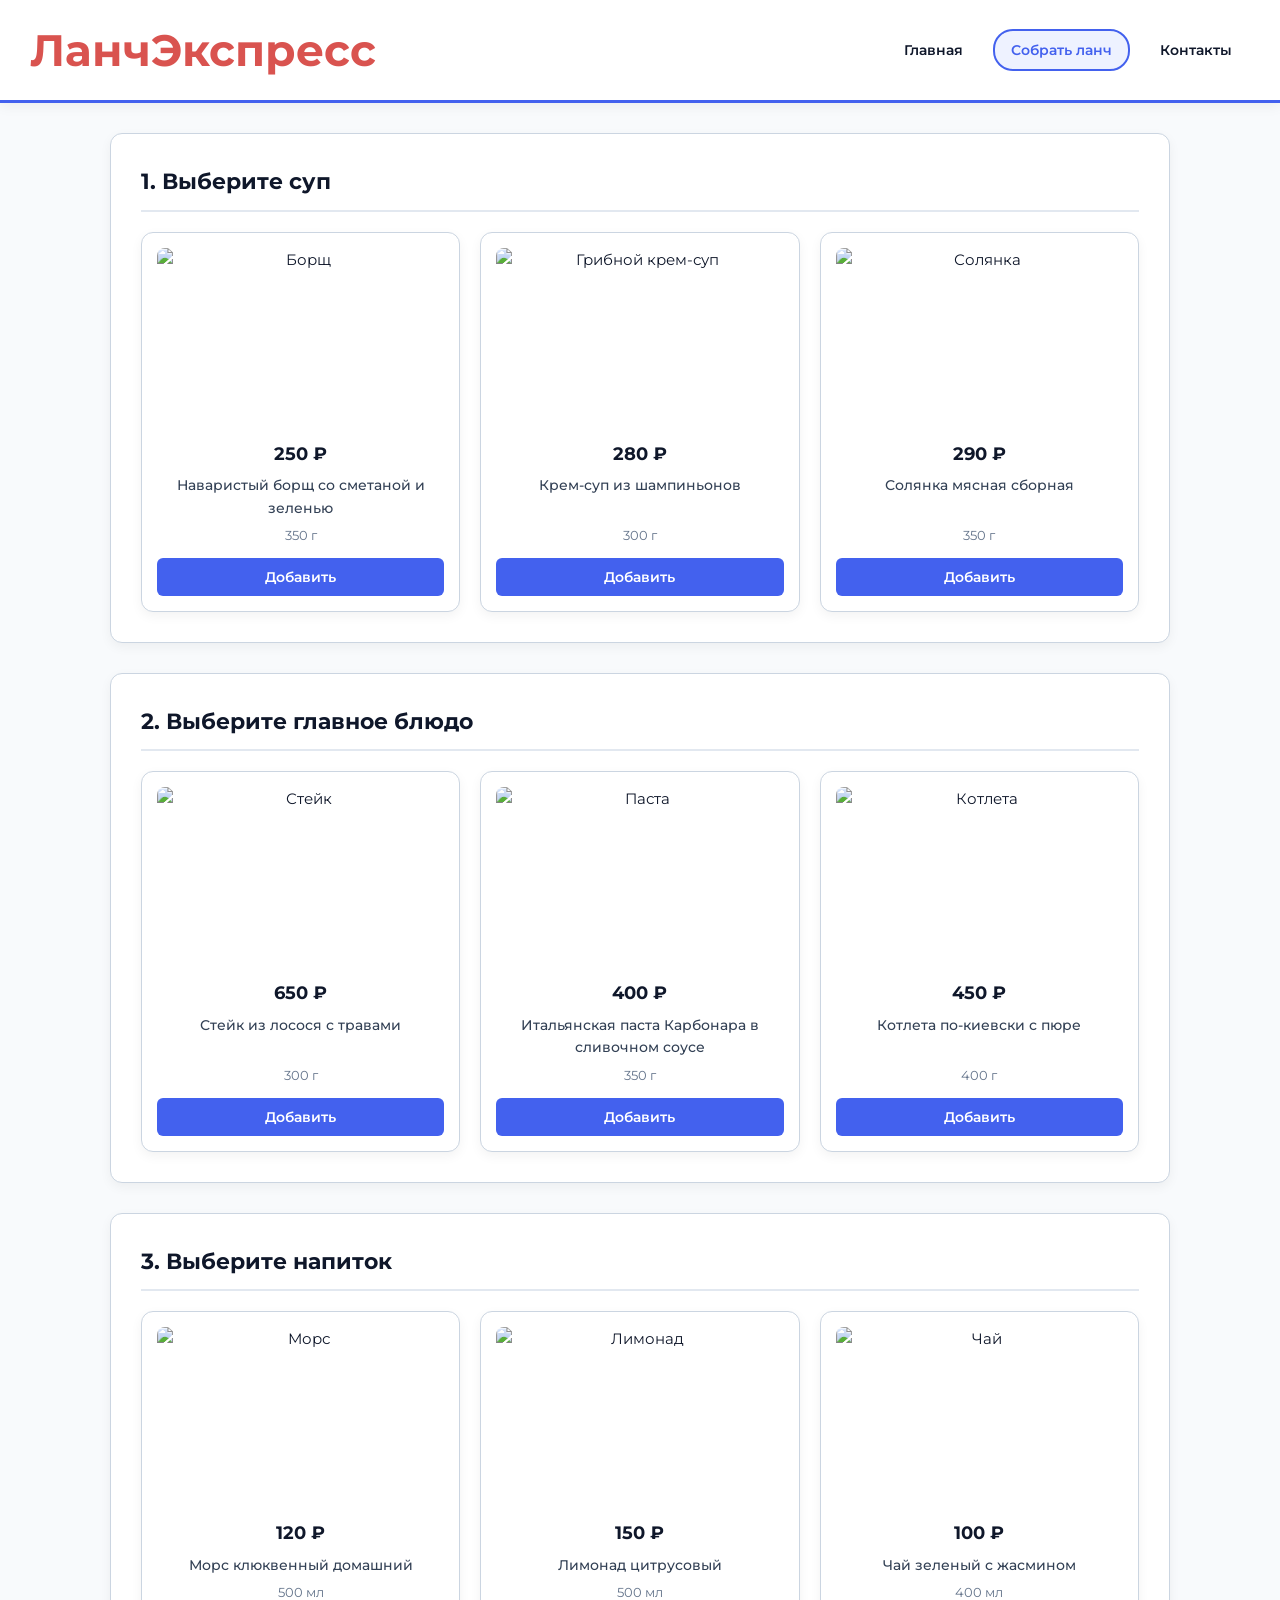
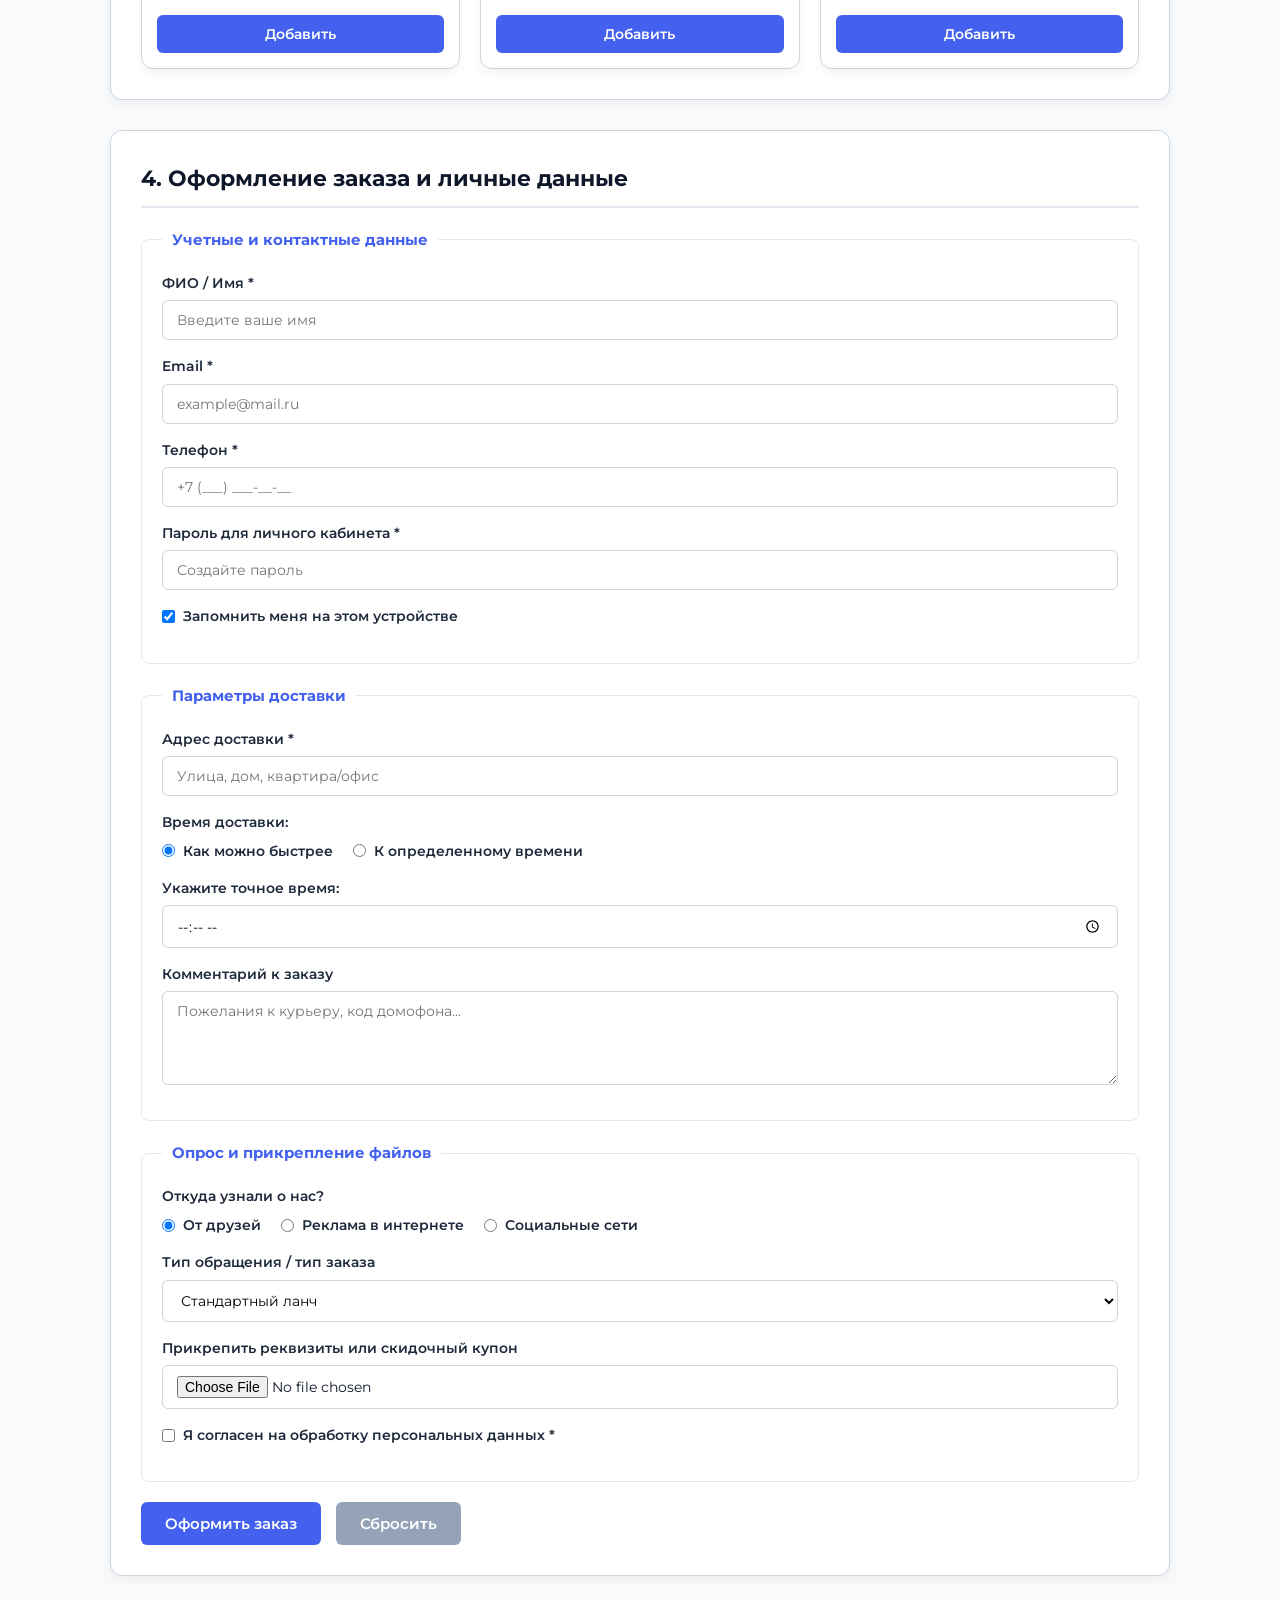
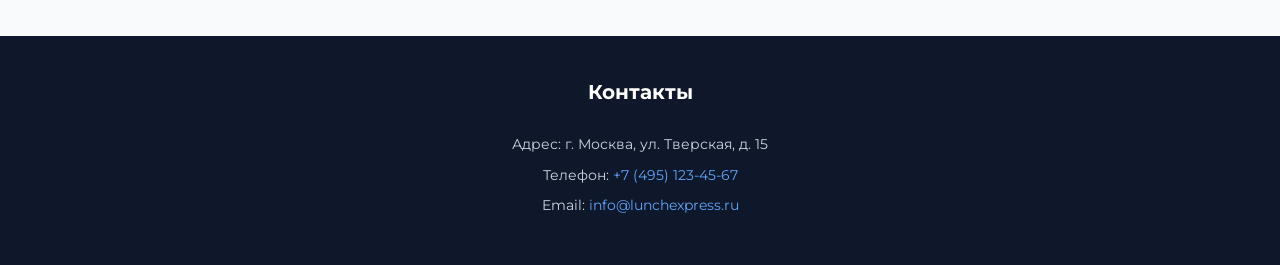
==== commit 1d3162dc: "." ====
--- a/ЛР3/lunch.html
+++ b/ЛР3/lunch.html
@@ -106,13 +106,13 @@
         </section>
 
         <section class="order-section">
-            <h2>4. Оформление заказа</h2>
-            <form action="https://httpbin.org/post" method="POST" class="order-form">
+            <h2>4. Оформление заказа и личные данные</h2>
+            <form action="https://httpbin.org/post" method="POST" enctype="multipart/form-data" class="order-form">
                 <fieldset class="form-group">
-                    <legend>Ваши данные</legend>
+                    <legend>Учетные и контактные данные</legend>
                     
                     <div class="field">
-                        <label for="username">Имя *</label>
+                        <label for="username">ФИО / Имя *</label>
                         <input type="text" id="username" name="username" class="form-control" required placeholder="Введите ваше имя">
                     </div>
 
@@ -127,13 +127,24 @@
                     </div>
 
                     <div class="field">
+                        <label for="password">Пароль для личного кабинета *</label>
+                        <input type="password" id="password" name="password" class="form-control" required placeholder="Создайте пароль">
+                    </div>
+
+                    <div class="field">
+                        <label class="checkbox-label">
+                            <input type="checkbox" name="remember" checked> Запомнить меня на этом устройстве
+                        </label>
+                    </div>
+                </fieldset>
+
+                <fieldset class="form-group">
+                    <legend>Параметры доставки</legend>
+
+                    <div class="field">
                         <label for="address">Адрес доставки *</label>
                         <input type="text" id="address" name="address" class="form-control" required placeholder="Улица, дом, квартира/офис">
                     </div>
-                </fieldset>
-
-                <fieldset class="form-group">
-                    <legend>Параметры доставки</legend>
 
                     <div class="field">
                         <label>Время доставки:</label>
@@ -144,7 +155,7 @@
                     </div>
 
                     <div class="field">
-                        <label for="specific_time">Укажите время:</label>
+                        <label for="specific_time">Укажите точное время:</label>
                         <input type="time" id="specific_time" name="specific_time" class="form-control">
                     </div>
 
@@ -152,10 +163,37 @@
                         <label for="comment">Комментарий к заказу</label>
                         <textarea id="comment" name="comment" class="form-control" rows="4" placeholder="Пожелания к курьеру, код домофона..."></textarea>
                     </div>
+                </fieldset>
+
+                <fieldset class="form-group">
+                    <legend>Опрос и прикрепление файлов</legend>
+
+                    <div class="field">
+                        <label>Откуда узнали о нас?</label>
+                        <div class="radio-group">
+                            <label class="radio-label"><input type="radio" name="source" value="friends" checked> От друзей</label>
+                            <label class="radio-label"><input type="radio" name="source" value="ads"> Реклама в интернете</label>
+                            <label class="radio-label"><input type="radio" name="source" value="social"> Социальные сети</label>
+                        </div>
+                    </div>
+
+                    <div class="field">
+                        <label for="category">Тип обращения / тип заказа</label>
+                        <select id="category" name="category" class="form-control">
+                            <option value="standard">Стандартный ланч</option>
+                            <option value="corporate">Корпоративный заказ</option>
+                            <option value="catering">Обслуживание мероприятий</option>
+                        </select>
+                    </div>
+
+                    <div class="field">
+                        <label for="attachment">Прикрепить реквизиты или скидочный купон</label>
+                        <input type="file" id="attachment" name="attachment" class="form-control">
+                    </div>
 
                     <div class="field">
                         <label class="checkbox-label">
-                            <input type="checkbox" name="agree" required> Я согласен на обработку персональных данных
+                            <input type="checkbox" name="agree" required> Я согласен на обработку персональных данных *
                         </label>
                     </div>
                 </fieldset>
@@ -175,4 +213,4 @@
         <p>Email: <a href="mailto:info@lunchexpress.ru">info@lunchexpress.ru</a></p>
     </footer>
 </body>
-</html>+</html>
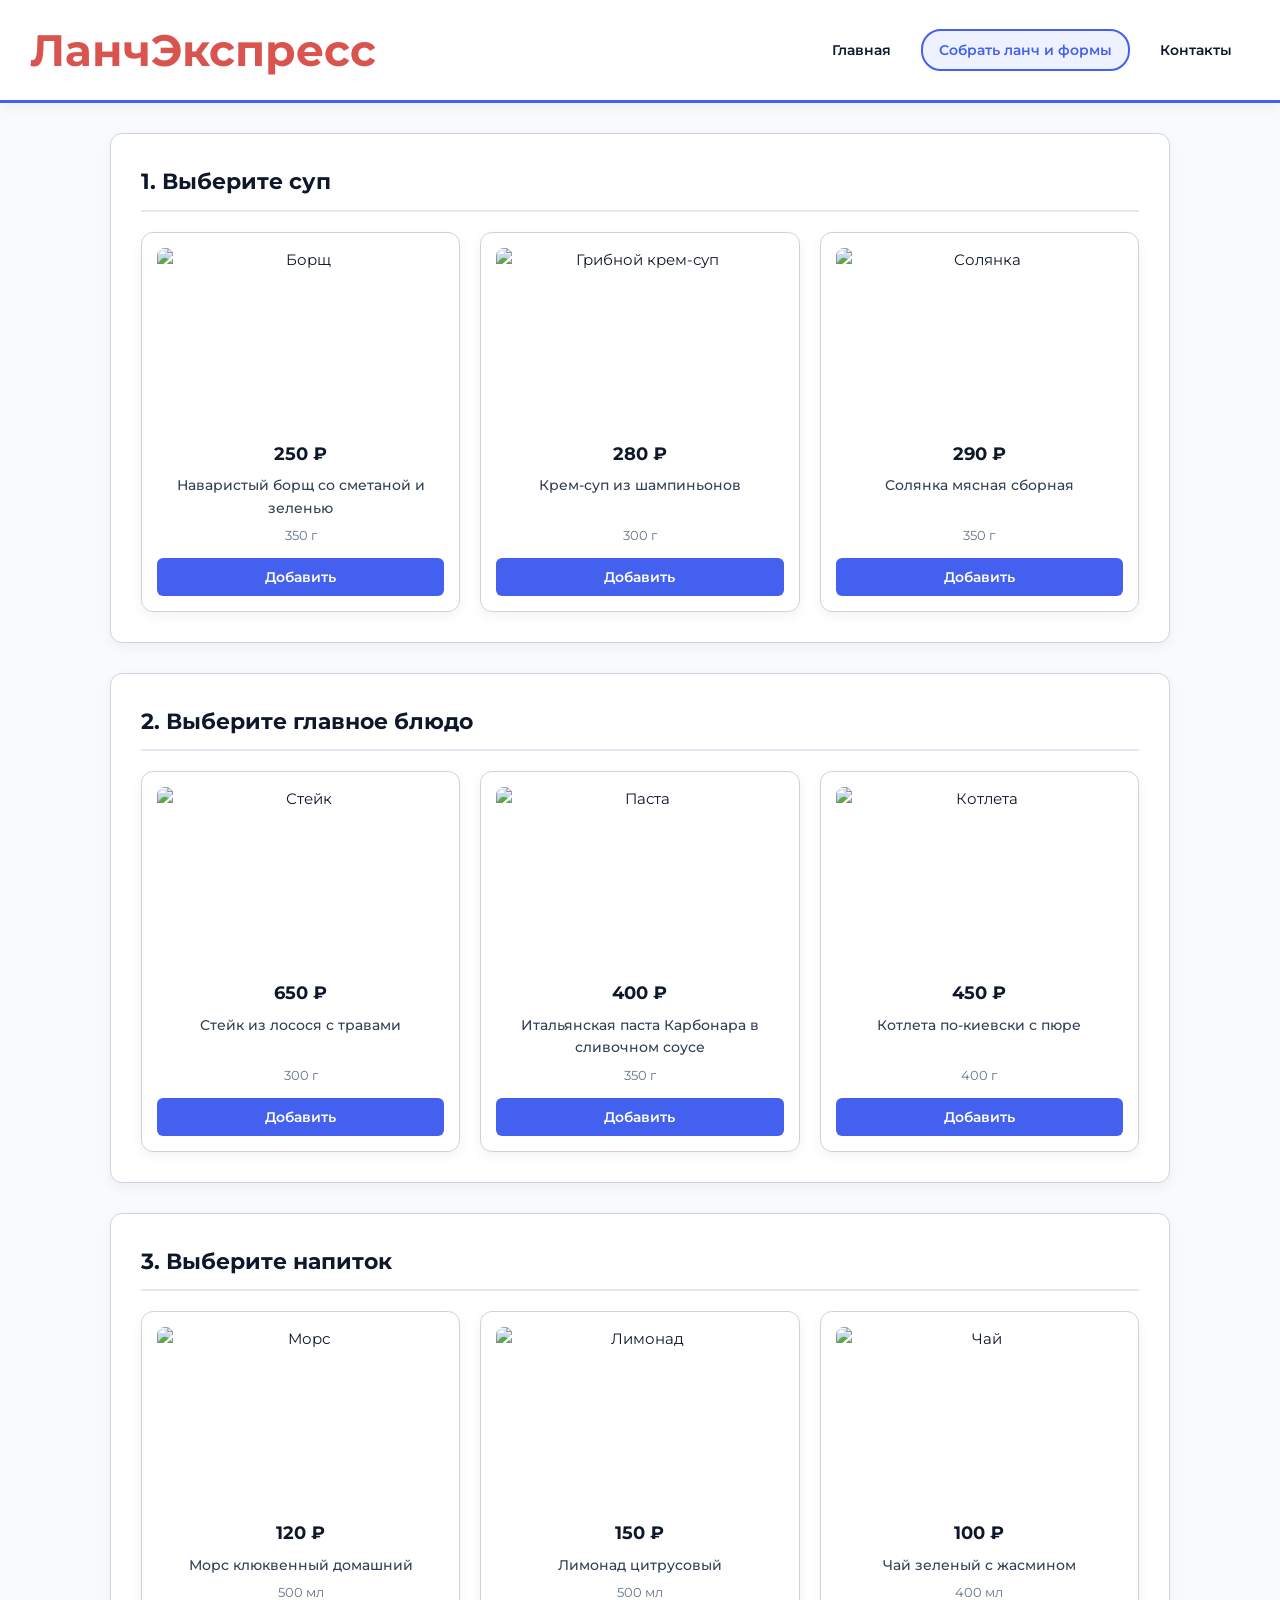
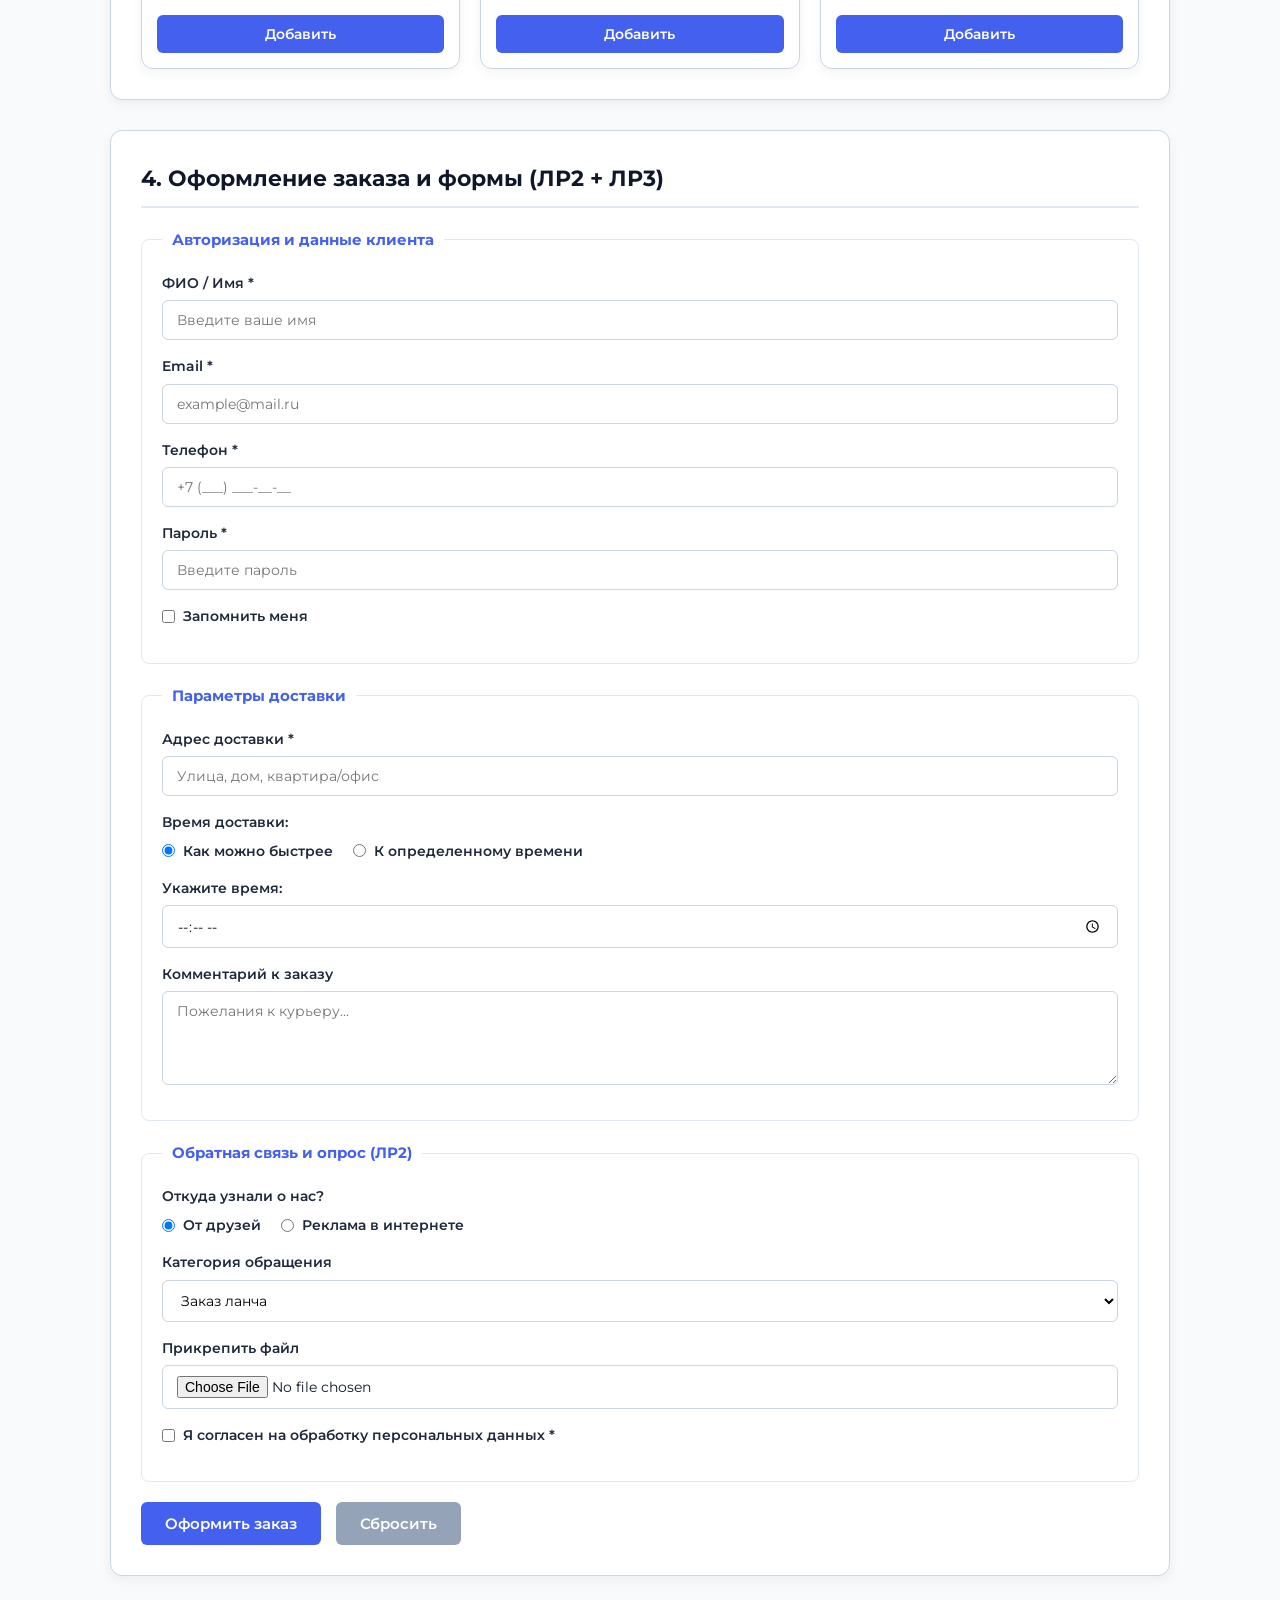
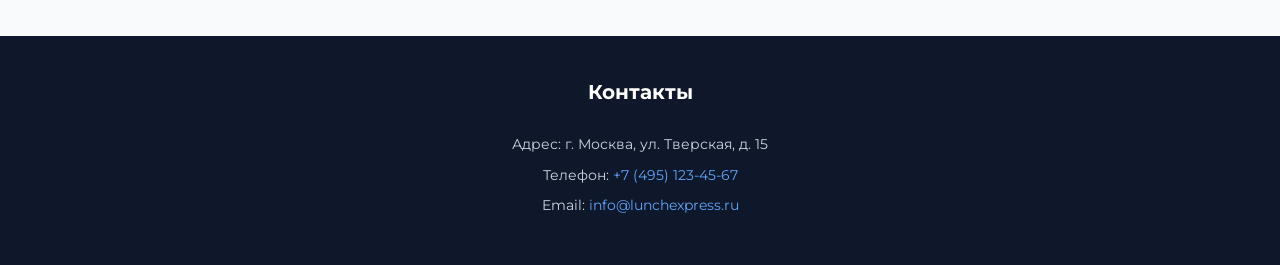
==== commit 94b66e84: "." ====
--- a/ЛР3/lunch.html
+++ b/ЛР3/lunch.html
@@ -3,7 +3,7 @@
 <head>
     <meta charset="UTF-8">
     <meta name="viewport" content="width=device-width, initial-scale=1.0">
-    <title>Собрать ланч — ЛанчЭкспресс</title>
+    <title>Собрать ланч и формы — ЛанчЭкспресс</title>
     <link rel="preconnect" href="https://fonts.googleapis.com">
     <link rel="preconnect" href="https://fonts.gstatic.com" crossorigin>
     <link href="https://fonts.googleapis.com/css2?family=Montserrat:wght@400;500;600;700&display=swap" rel="stylesheet">
@@ -18,7 +18,7 @@
         </a>
         <nav>
             <a href="index.html" class="nav-btn">Главная</a>
-            <a href="lunch.html" class="nav-btn active">Собрать ланч</a>
+            <a href="lunch.html" class="nav-btn active">Собрать ланч и формы</a>
             <a href="#contacts" class="nav-btn">Контакты</a>
         </nav>
     </header>
@@ -106,46 +106,40 @@
         </section>
 
         <section class="order-section">
-            <h2>4. Оформление заказа и личные данные</h2>
+            <h2>4. Оформление заказа и формы (ЛР2 + ЛР3)</h2>
             <form action="https://httpbin.org/post" method="POST" enctype="multipart/form-data" class="order-form">
+                
                 <fieldset class="form-group">
-                    <legend>Учетные и контактные данные</legend>
-                    
+                    <legend>Авторизация и данные клиента</legend>
                     <div class="field">
                         <label for="username">ФИО / Имя *</label>
                         <input type="text" id="username" name="username" class="form-control" required placeholder="Введите ваше имя">
                     </div>
-
                     <div class="field">
                         <label for="email">Email *</label>
                         <input type="email" id="email" name="email" class="form-control" required placeholder="example@mail.ru">
                     </div>
-
                     <div class="field">
                         <label for="phone">Телефон *</label>
                         <input type="tel" id="phone" name="phone" class="form-control" required placeholder="+7 (___) ___-__-__">
                     </div>
-
-                    <div class="field">
-                        <label for="password">Пароль для личного кабинета *</label>
-                        <input type="password" id="password" name="password" class="form-control" required placeholder="Создайте пароль">
-                    </div>
-
+                    <div class="field">
+                        <label for="password">Пароль *</label>
+                        <input type="password" id="password" name="password" class="form-control" required placeholder="Введите пароль">
+                    </div>
                     <div class="field">
                         <label class="checkbox-label">
-                            <input type="checkbox" name="remember" checked> Запомнить меня на этом устройстве
+                            <input type="checkbox" name="remember"> Запомнить меня
                         </label>
                     </div>
                 </fieldset>
 
                 <fieldset class="form-group">
                     <legend>Параметры доставки</legend>
-
                     <div class="field">
                         <label for="address">Адрес доставки *</label>
                         <input type="text" id="address" name="address" class="form-control" required placeholder="Улица, дом, квартира/офис">
                     </div>
-
                     <div class="field">
                         <label>Время доставки:</label>
                         <div class="radio-group">
@@ -153,44 +147,37 @@
                             <label class="radio-label"><input type="radio" name="delivery_time" value="by_time"> К определенному времени</label>
                         </div>
                     </div>
-
-                    <div class="field">
-                        <label for="specific_time">Укажите точное время:</label>
+                    <div class="field">
+                        <label for="specific_time">Укажите время:</label>
                         <input type="time" id="specific_time" name="specific_time" class="form-control">
                     </div>
-
                     <div class="field">
                         <label for="comment">Комментарий к заказу</label>
-                        <textarea id="comment" name="comment" class="form-control" rows="4" placeholder="Пожелания к курьеру, код домофона..."></textarea>
+                        <textarea id="comment" name="comment" class="form-control" rows="4" placeholder="Пожелания к курьеру..."></textarea>
                     </div>
                 </fieldset>
 
                 <fieldset class="form-group">
-                    <legend>Опрос и прикрепление файлов</legend>
-
+                    <legend>Обратная связь и опрос (ЛР2)</legend>
                     <div class="field">
                         <label>Откуда узнали о нас?</label>
                         <div class="radio-group">
                             <label class="radio-label"><input type="radio" name="source" value="friends" checked> От друзей</label>
                             <label class="radio-label"><input type="radio" name="source" value="ads"> Реклама в интернете</label>
-                            <label class="radio-label"><input type="radio" name="source" value="social"> Социальные сети</label>
                         </div>
                     </div>
-
-                    <div class="field">
-                        <label for="category">Тип обращения / тип заказа</label>
+                    <div class="field">
+                        <label for="category">Категория обращения</label>
                         <select id="category" name="category" class="form-control">
-                            <option value="standard">Стандартный ланч</option>
-                            <option value="corporate">Корпоративный заказ</option>
-                            <option value="catering">Обслуживание мероприятий</option>
+                            <option value="Заказ">Заказ ланча</option>
+                            <option value="Предложение">Предложение</option>
+                            <option value="Жалоба">Жалоба</option>
                         </select>
                     </div>
-
-                    <div class="field">
-                        <label for="attachment">Прикрепить реквизиты или скидочный купон</label>
+                    <div class="field">
+                        <label for="attachment">Прикрепить файл</label>
                         <input type="file" id="attachment" name="attachment" class="form-control">
                     </div>
-
                     <div class="field">
                         <label class="checkbox-label">
                             <input type="checkbox" name="agree" required> Я согласен на обработку персональных данных *
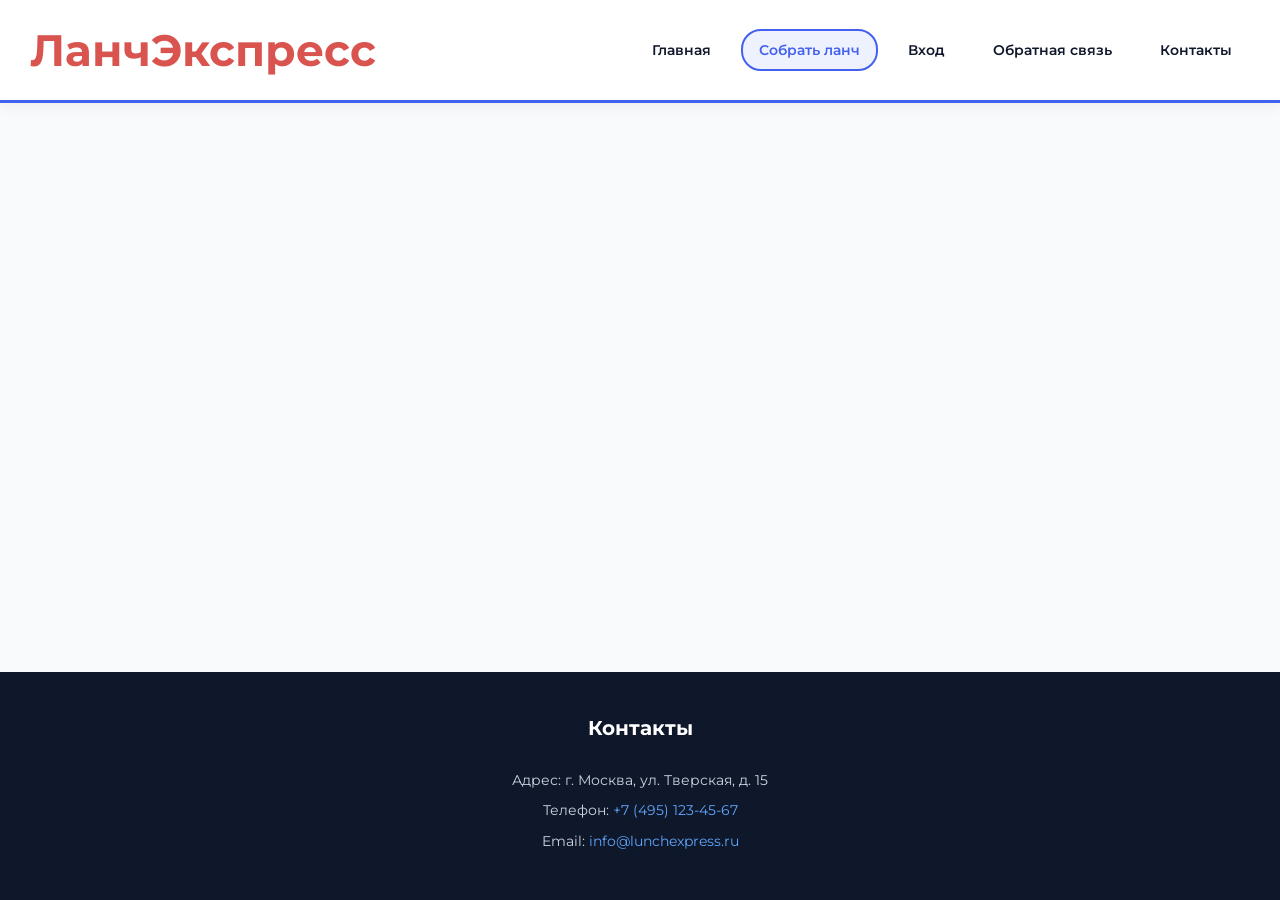
==== commit d141282b: "." ====
--- a/ЛР3/lunch.html
+++ b/ЛР3/lunch.html
@@ -3,13 +3,25 @@
 <head>
     <meta charset="UTF-8">
     <meta name="viewport" content="width=device-width, initial-scale=1.0">
-    <title>Собрать ланч и формы — ЛанчЭкспресс</title>
+    <title>ЛанчЭкспресс — Собрать ланч, Вход и Обратная связь</title>
     <link rel="preconnect" href="https://fonts.googleapis.com">
     <link rel="preconnect" href="https://fonts.gstatic.com" crossorigin>
     <link href="https://fonts.googleapis.com/css2?family=Montserrat:wght@400;500;600;700&display=swap" rel="stylesheet">
     <link rel="stylesheet" href="style.css">
     <link rel="stylesheet" href="lunch.css">
     <link rel="stylesheet" href="print.css" media="print">
+    <style>
+        .page-view {
+            display: none;
+        }
+        .page-view:target,
+        .page-view:not(:target) ~ .page-view:first-of-type {
+            display: block;
+        }
+        .page-view:target ~ .page-view:first-of-type {
+            display: none;
+        }
+    </style>
 </head>
 <body>
     <header>
@@ -18,110 +30,132 @@
         </a>
         <nav>
             <a href="index.html" class="nav-btn">Главная</a>
-            <a href="lunch.html" class="nav-btn active">Собрать ланч и формы</a>
+            <a href="#catalog" class="nav-btn active">Собрать ланч</a>
+            <a href="#auth" class="nav-btn">Вход</a>
+            <a href="#feedback" class="nav-btn">Обратная связь</a>
             <a href="#contacts" class="nav-btn">Контакты</a>
         </nav>
     </header>
 
     <main>
-        <section class="menu-section">
-            <h2>1. Выберите суп</h2>
-            <div class="dishes-grid">
-                <div class="dish-card">
-                    <img src="images/borsch.jpg" alt="Борщ">
-                    <p class="price">250 ₽</p>
-                    <p class="name">Наваристый борщ со сметаной и зеленью</p>
-                    <p class="weight">350 г</p>
-                    <button type="button" class="add-btn">Добавить</button>
+        <div id="catalog" class="page-view">
+            <section class="menu-section">
+                <h2>1. Выберите суп</h2>
+                <div class="dishes-grid">
+                    <div class="dish-card">
+                        <img src="images/borsch.jpg" alt="Борщ">
+                        <p class="price">250 ₽</p>
+                        <p class="name">Наваристый борщ со сметаной и зеленью</p>
+                        <p class="weight">350 г</p>
+                        <button type="button" class="add-btn">Добавить</button>
+                    </div>
+                    <div class="dish-card">
+                        <img src="images/cream_soup.jpg" alt="Грибной крем-суп">
+                        <p class="price">280 ₽</p>
+                        <p class="name">Крем-суп из шампиньонов</p>
+                        <p class="weight">300 г</p>
+                        <button type="button" class="add-btn">Добавить</button>
+                    </div>
+                    <div class="dish-card">
+                        <img src="images/solyanka.jpg" alt="Солянка">
+                        <p class="price">290 ₽</p>
+                        <p class="name">Солянка мясная сборная</p>
+                        <p class="weight">350 г</p>
+                        <button type="button" class="add-btn">Добавить</button>
+                    </div>
                 </div>
-                <div class="dish-card">
-                    <img src="images/cream_soup.jpg" alt="Грибной крем-суп">
-                    <p class="price">280 ₽</p>
-                    <p class="name">Крем-суп из шампиньонов</p>
-                    <p class="weight">300 г</p>
-                    <button type="button" class="add-btn">Добавить</button>
+            </section>
+
+            <section class="menu-section">
+                <h2>2. Выберите главное блюдо</h2>
+                <div class="dishes-grid">
+                    <div class="dish-card">
+                        <img src="images/steak.jpg" alt="Стейк">
+                        <p class="price">650 ₽</p>
+                        <p class="name">Стейк из лосося с травами</p>
+                        <p class="weight">300 г</p>
+                        <button type="button" class="add-btn">Добавить</button>
+                    </div>
+                    <div class="dish-card">
+                        <img src="images/pasta.jpg" alt="Паста">
+                        <p class="price">400 ₽</p>
+                        <p class="name">Итальянская паста Карбонара в сливочном соусе</p>
+                        <p class="weight">350 г</p>
+                        <button type="button" class="add-btn">Добавить</button>
+                    </div>
+                    <div class="dish-card">
+                        <img src="images/cutlet.jpg" alt="Котлета">
+                        <p class="price">450 ₽</p>
+                        <p class="name">Котлета по-киевски с пюре</p>
+                        <p class="weight">400 г</p>
+                        <button type="button" class="add-btn">Добавить</button>
+                    </div>
                 </div>
-                <div class="dish-card">
-                    <img src="images/solyanka.jpg" alt="Солянка">
-                    <p class="price">290 ₽</p>
-                    <p class="name">Солянка мясная сборная</p>
-                    <p class="weight">350 г</p>
-                    <button type="button" class="add-btn">Добавить</button>
+            </section>
+
+            <section class="menu-section">
+                <h2>3. Выберите напиток</h2>
+                <div class="dishes-grid">
+                    <div class="dish-card">
+                        <img src="images/mors.jpg" alt="Морс">
+                        <p class="price">120 ₽</p>
+                        <p class="name">Морс клюквенный домашний</p>
+                        <p class="weight">500 мл</p>
+                        <button type="button" class="add-btn">Добавить</button>
+                    </div>
+                    <div class="dish-card">
+                        <img src="images/lemonade.jpg" alt="Лимонад">
+                        <p class="price">150 ₽</p>
+                        <p class="name">Лимонад цитрусовый</p>
+                        <p class="weight">500 мл</p>
+                        <button type="button" class="add-btn">Добавить</button>
+                    </div>
+                    <div class="dish-card">
+                        <img src="images/tea.jpg" alt="Чай">
+                        <p class="price">100 ₽</p>
+                        <p class="name">Чай зеленый с жасмином</p>
+                        <p class="weight">400 мл</p>
+                        <button type="button" class="add-btn">Добавить</button>
+                    </div>
                 </div>
-            </div>
-        </section>
-
-        <section class="menu-section">
-            <h2>2. Выберите главное блюдо</h2>
-            <div class="dishes-grid">
-                <div class="dish-card">
-                    <img src="images/steak.jpg" alt="Стейк">
-                    <p class="price">650 ₽</p>
-                    <p class="name">Стейк из лосося с травами</p>
-                    <p class="weight">300 г</p>
-                    <button type="button" class="add-btn">Добавить</button>
-                </div>
-                <div class="dish-card">
-                    <img src="images/pasta.jpg" alt="Паста">
-                    <p class="price">400 ₽</p>
-                    <p class="name">Итальянская паста Карбонара в сливочном соусе</p>
-                    <p class="weight">350 г</p>
-                    <button type="button" class="add-btn">Добавить</button>
-                </div>
-                <div class="dish-card">
-                    <img src="images/cutlet.jpg" alt="Котлета">
-                    <p class="price">450 ₽</p>
-                    <p class="name">Котлета по-киевски с пюре</p>
-                    <p class="weight">400 г</p>
-                    <button type="button" class="add-btn">Добавить</button>
-                </div>
-            </div>
-        </section>
-
-        <section class="menu-section">
-            <h2>3. Выберите напиток</h2>
-            <div class="dishes-grid">
-                <div class="dish-card">
-                    <img src="images/mors.jpg" alt="Морс">
-                    <p class="price">120 ₽</p>
-                    <p class="name">Морс клюквенный домашний</p>
-                    <p class="weight">500 мл</p>
-                    <button type="button" class="add-btn">Добавить</button>
-                </div>
-                <div class="dish-card">
-                    <img src="images/lemonade.jpg" alt="Лимонад">
-                    <p class="price">150 ₽</p>
-                    <p class="name">Лимонад цитрусовый</p>
-                    <p class="weight">500 мл</p>
-                    <button type="button" class="add-btn">Добавить</button>
-                </div>
-                <div class="dish-card">
-                    <img src="images/tea.jpg" alt="Чай">
-                    <p class="price">100 ₽</p>
-                    <p class="name">Чай зеленый с жасмином</p>
-                    <p class="weight">400 мл</p>
-                    <button type="button" class="add-btn">Добавить</button>
-                </div>
-            </div>
-        </section>
-
-        <section class="order-section">
-            <h2>4. Оформление заказа и формы (ЛР2 + ЛР3)</h2>
-            <form action="https://httpbin.org/post" method="POST" enctype="multipart/form-data" class="order-form">
-                
-                <fieldset class="form-group">
-                    <legend>Авторизация и данные клиента</legend>
-                    <div class="field">
-                        <label for="username">ФИО / Имя *</label>
-                        <input type="text" id="username" name="username" class="form-control" required placeholder="Введите ваше имя">
-                    </div>
-                    <div class="field">
-                        <label for="email">Email *</label>
-                        <input type="email" id="email" name="email" class="form-control" required placeholder="example@mail.ru">
-                    </div>
-                    <div class="field">
-                        <label for="phone">Телефон *</label>
-                        <input type="tel" id="phone" name="phone" class="form-control" required placeholder="+7 (___) ___-__-__">
+            </section>
+
+            <section class="order-section">
+                <h2>4. Оформление заказа</h2>
+                <form action="https://httpbin.org/post" method="POST" class="order-form">
+                    <fieldset class="form-group">
+                        <legend>Контактные данные</legend>
+                        <div class="field">
+                            <label for="username">Имя *</label>
+                            <input type="text" id="username" name="username" class="form-control" required placeholder="Введите ваше имя">
+                        </div>
+                        <div class="field">
+                            <label for="email">Email *</label>
+                            <input type="email" id="email" name="email" class="form-control" required placeholder="example@mail.ru">
+                        </div>
+                        <div class="field">
+                            <label for="phone">Телефон *</label>
+                            <input type="tel" id="phone" name="phone" class="form-control" required placeholder="+7 (___) ___-__-__">
+                        </div>
+                        <div class="field">
+                            <label for="address">Адрес доставки *</label>
+                            <input type="text" id="address" name="address" class="form-control" required placeholder="Улица, дом, квартира">
+                        </div>
+                    </fieldset>
+                    <div class="form-actions">
+                        <button type="submit" class="btn-submit">Оформить заказ</button>
+                    </div>
+                </form>
+            </section>
+        </div>
+
+        <div id="auth" class="page-view">
+            <section style="max-width: 500px; margin: 0 auto;">
+                <h2>Авторизация</h2>
+                <form action="https://httpbin.org/post" method="POST" class="order-form">
+                    <div class="field">
+                        <label for="login">Логин или Email *</label>
+                        <input type="text" id="login" name="login" class="form-control" required placeholder="Введите логин">
                     </div>
                     <div class="field">
                         <label for="password">Пароль *</label>
@@ -132,47 +166,43 @@
                             <input type="checkbox" name="remember"> Запомнить меня
                         </label>
                     </div>
-                </fieldset>
-
-                <fieldset class="form-group">
-                    <legend>Параметры доставки</legend>
-                    <div class="field">
-                        <label for="address">Адрес доставки *</label>
-                        <input type="text" id="address" name="address" class="form-control" required placeholder="Улица, дом, квартира/офис">
-                    </div>
-                    <div class="field">
-                        <label>Время доставки:</label>
-                        <div class="radio-group">
-                            <label class="radio-label"><input type="radio" name="delivery_time" value="asap" checked> Как можно быстрее</label>
-                            <label class="radio-label"><input type="radio" name="delivery_time" value="by_time"> К определенному времени</label>
-                        </div>
-                    </div>
-                    <div class="field">
-                        <label for="specific_time">Укажите время:</label>
-                        <input type="time" id="specific_time" name="specific_time" class="form-control">
-                    </div>
-                    <div class="field">
-                        <label for="comment">Комментарий к заказу</label>
-                        <textarea id="comment" name="comment" class="form-control" rows="4" placeholder="Пожелания к курьеру..."></textarea>
-                    </div>
-                </fieldset>
-
-                <fieldset class="form-group">
-                    <legend>Обратная связь и опрос (ЛР2)</legend>
+                    <div class="form-actions">
+                        <button type="submit" class="btn-submit" style="width: 100%;">Войти</button>
+                    </div>
+                </form>
+            </section>
+        </div>
+
+        <div id="feedback" class="page-view">
+            <section style="max-width: 600px; margin: 0 auto;">
+                <h2>Форма обратной связи</h2>
+                <form action="https://httpbin.org/post" method="POST" enctype="multipart/form-data" class="order-form">
+                    <div class="field">
+                        <label for="fullname">ФИО *</label>
+                        <input type="text" id="fullname" name="fullname" class="form-control" required placeholder="Введите ваше ФИО">
+                    </div>
+                    <div class="field">
+                        <label for="fb-email">Email *</label>
+                        <input type="email" id="fb-email" name="email" class="form-control" required placeholder="example@mail.ru">
+                    </div>
                     <div class="field">
                         <label>Откуда узнали о нас?</label>
                         <div class="radio-group">
                             <label class="radio-label"><input type="radio" name="source" value="friends" checked> От друзей</label>
-                            <label class="radio-label"><input type="radio" name="source" value="ads"> Реклама в интернете</label>
+                            <label class="radio-label"><input type="radio" name="source" value="internet_ads"> Реклама в интернете</label>
                         </div>
                     </div>
                     <div class="field">
                         <label for="category">Категория обращения</label>
                         <select id="category" name="category" class="form-control">
-                            <option value="Заказ">Заказ ланча</option>
                             <option value="Предложение">Предложение</option>
                             <option value="Жалоба">Жалоба</option>
+                            <option value="Благодарность">Благодарность</option>
                         </select>
+                    </div>
+                    <div class="field">
+                        <label for="message">Текст сообщения *</label>
+                        <textarea id="message" name="message" class="form-control" rows="4" required placeholder="Ваш отзыв..."></textarea>
                     </div>
                     <div class="field">
                         <label for="attachment">Прикрепить файл</label>
@@ -180,17 +210,15 @@
                     </div>
                     <div class="field">
                         <label class="checkbox-label">
-                            <input type="checkbox" name="agree" required> Я согласен на обработку персональных данных *
+                            <input type="checkbox" name="agree_personal_data" required> Согласен на обработку персональных данных *
                         </label>
                     </div>
-                </fieldset>
-
-                <div class="form-actions">
-                    <button type="submit" class="btn-submit">Оформить заказ</button>
-                    <button type="reset" class="btn-reset">Сбросить</button>
-                </div>
-            </form>
-        </section>
+                    <div class="form-actions">
+                        <button type="submit" class="btn-submit">Отправить</button>
+                    </div>
+                </form>
+            </section>
+        </div>
     </main>
 
     <footer id="contacts">
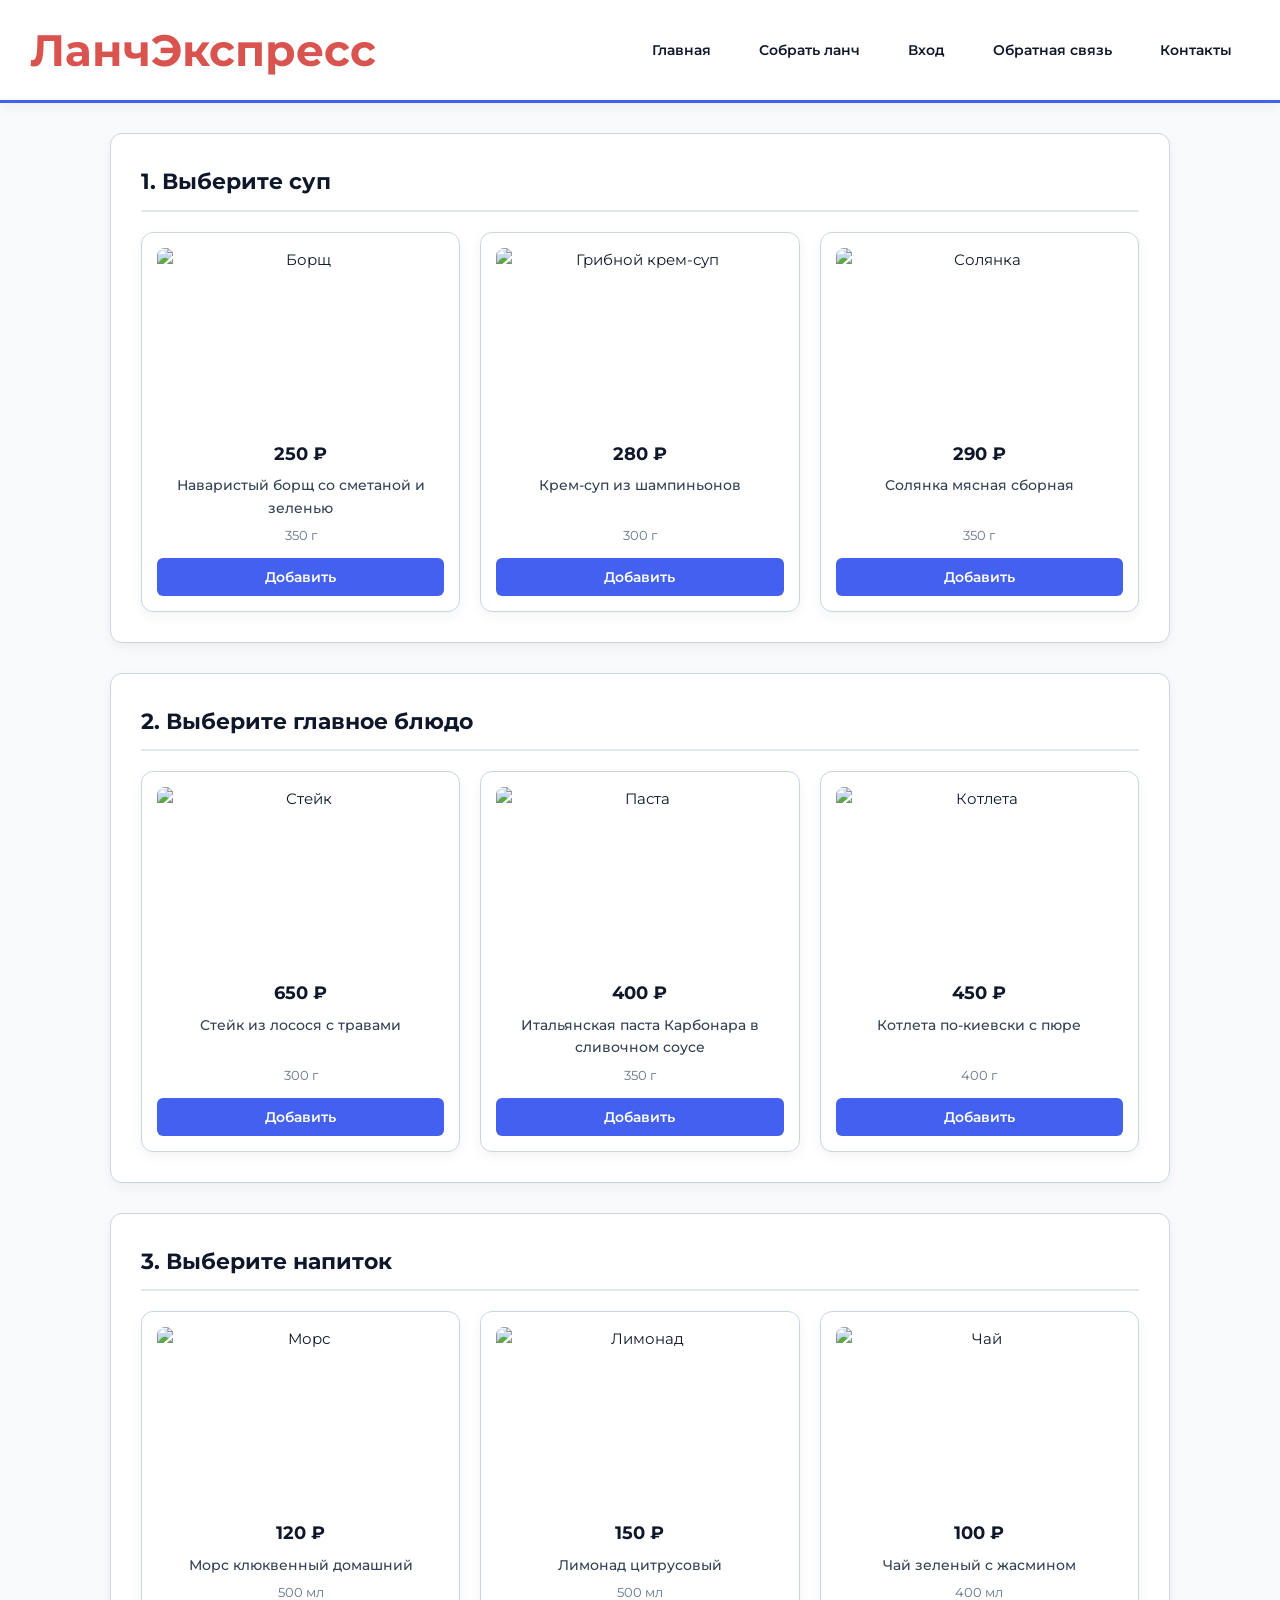
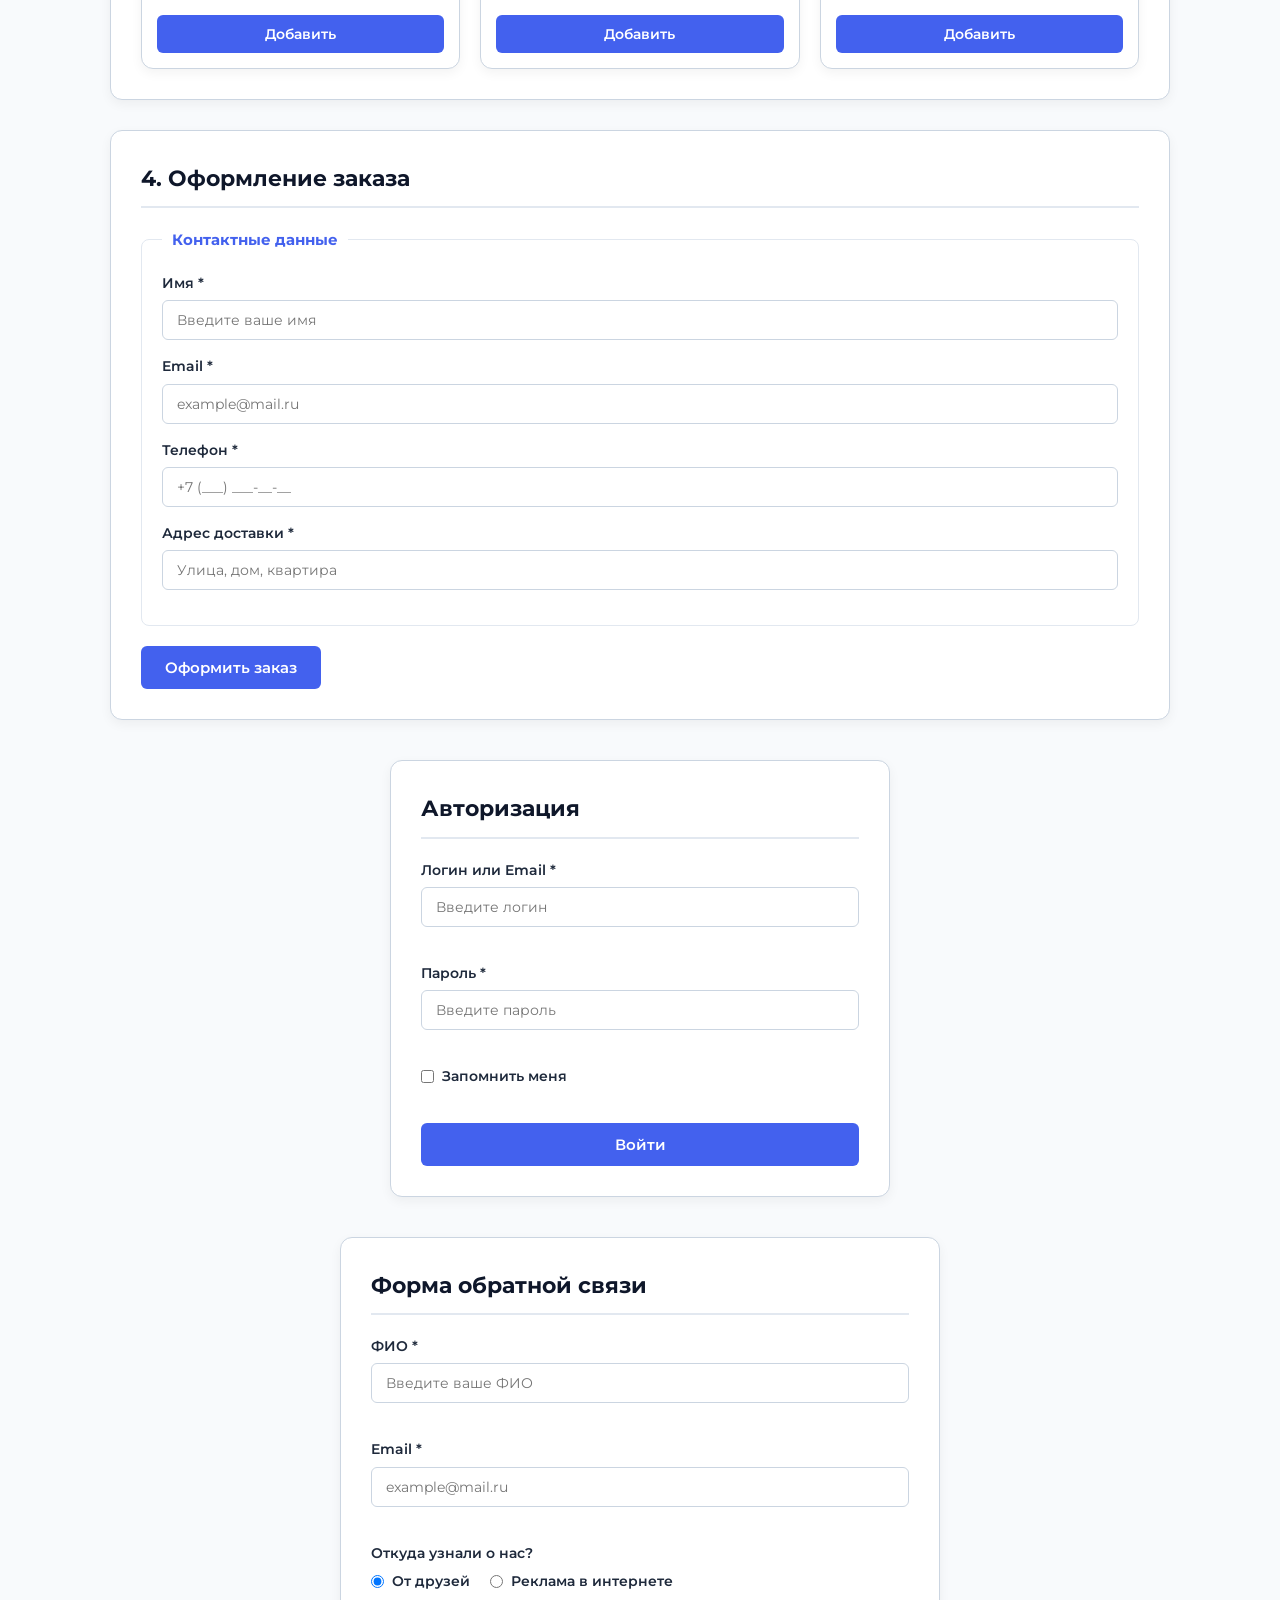
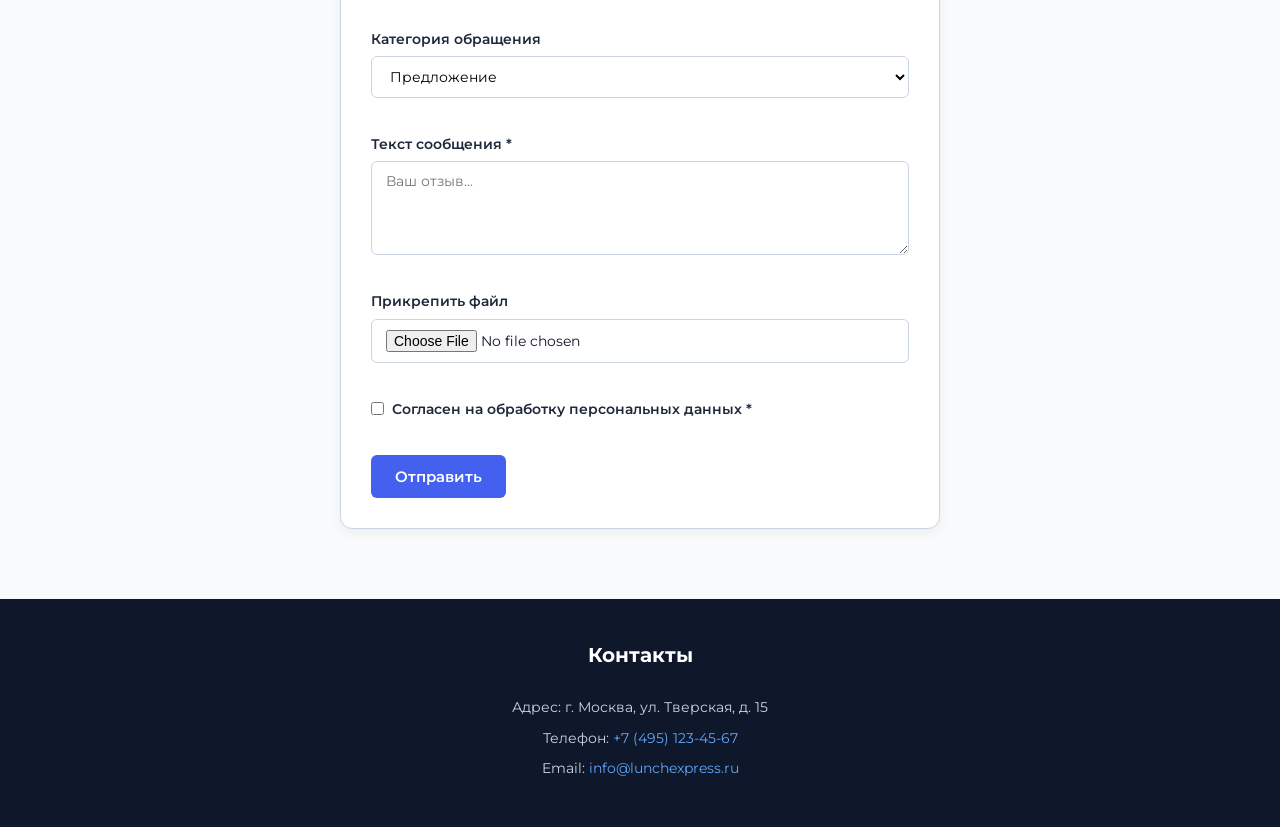
==== commit 0dfb12e1: "." ====
--- a/ЛР3/lunch.html
+++ b/ЛР3/lunch.html
@@ -3,7 +3,7 @@
 <head>
     <meta charset="UTF-8">
     <meta name="viewport" content="width=device-width, initial-scale=1.0">
-    <title>ЛанчЭкспресс — Собрать ланч, Вход и Обратная связь</title>
+    <title>ЛанчЭкспресс — Каталог и Формы</title>
     <link rel="preconnect" href="https://fonts.googleapis.com">
     <link rel="preconnect" href="https://fonts.gstatic.com" crossorigin>
     <link href="https://fonts.googleapis.com/css2?family=Montserrat:wght@400;500;600;700&display=swap" rel="stylesheet">
@@ -11,15 +11,11 @@
     <link rel="stylesheet" href="lunch.css">
     <link rel="stylesheet" href="print.css" media="print">
     <style>
-        .page-view {
-            display: none;
+        html {
+            scroll-behavior: smooth;
         }
-        .page-view:target,
-        .page-view:not(:target) ~ .page-view:first-of-type {
-            display: block;
-        }
-        .page-view:target ~ .page-view:first-of-type {
-            display: none;
+        .page-section {
+            margin-bottom: 40px;
         }
     </style>
 </head>
@@ -30,7 +26,7 @@
         </a>
         <nav>
             <a href="index.html" class="nav-btn">Главная</a>
-            <a href="#catalog" class="nav-btn active">Собрать ланч</a>
+            <a href="#catalog" class="nav-btn">Собрать ланч</a>
             <a href="#auth" class="nav-btn">Вход</a>
             <a href="#feedback" class="nav-btn">Обратная связь</a>
             <a href="#contacts" class="nav-btn">Контакты</a>
@@ -38,7 +34,7 @@
     </header>
 
     <main>
-        <div id="catalog" class="page-view">
+        <div id="catalog" class="page-section">
             <section class="menu-section">
                 <h2>1. Выберите суп</h2>
                 <div class="dishes-grid">
@@ -149,7 +145,7 @@
             </section>
         </div>
 
-        <div id="auth" class="page-view">
+        <div id="auth" class="page-section">
             <section style="max-width: 500px; margin: 0 auto;">
                 <h2>Авторизация</h2>
                 <form action="https://httpbin.org/post" method="POST" class="order-form">
@@ -173,7 +169,7 @@
             </section>
         </div>
 
-        <div id="feedback" class="page-view">
+        <div id="feedback" class="page-section">
             <section style="max-width: 600px; margin: 0 auto;">
                 <h2>Форма обратной связи</h2>
                 <form action="https://httpbin.org/post" method="POST" enctype="multipart/form-data" class="order-form">
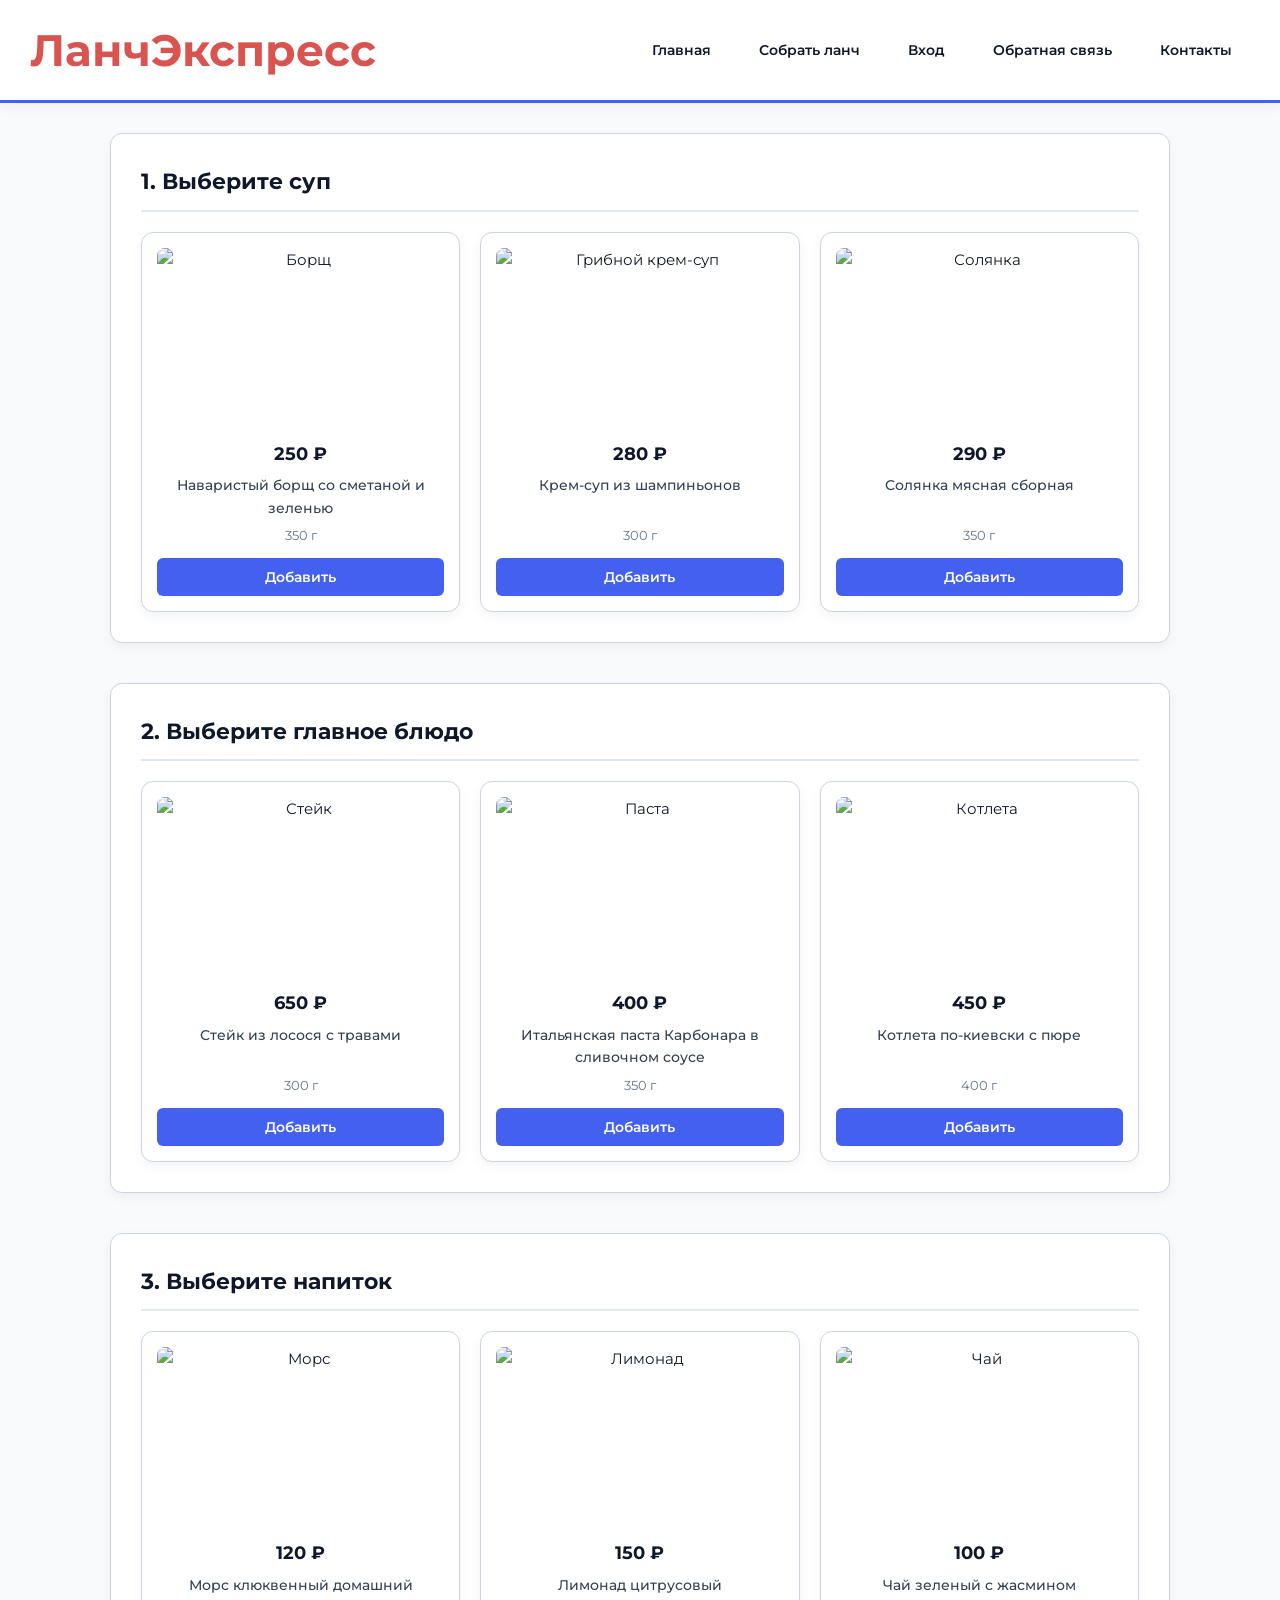
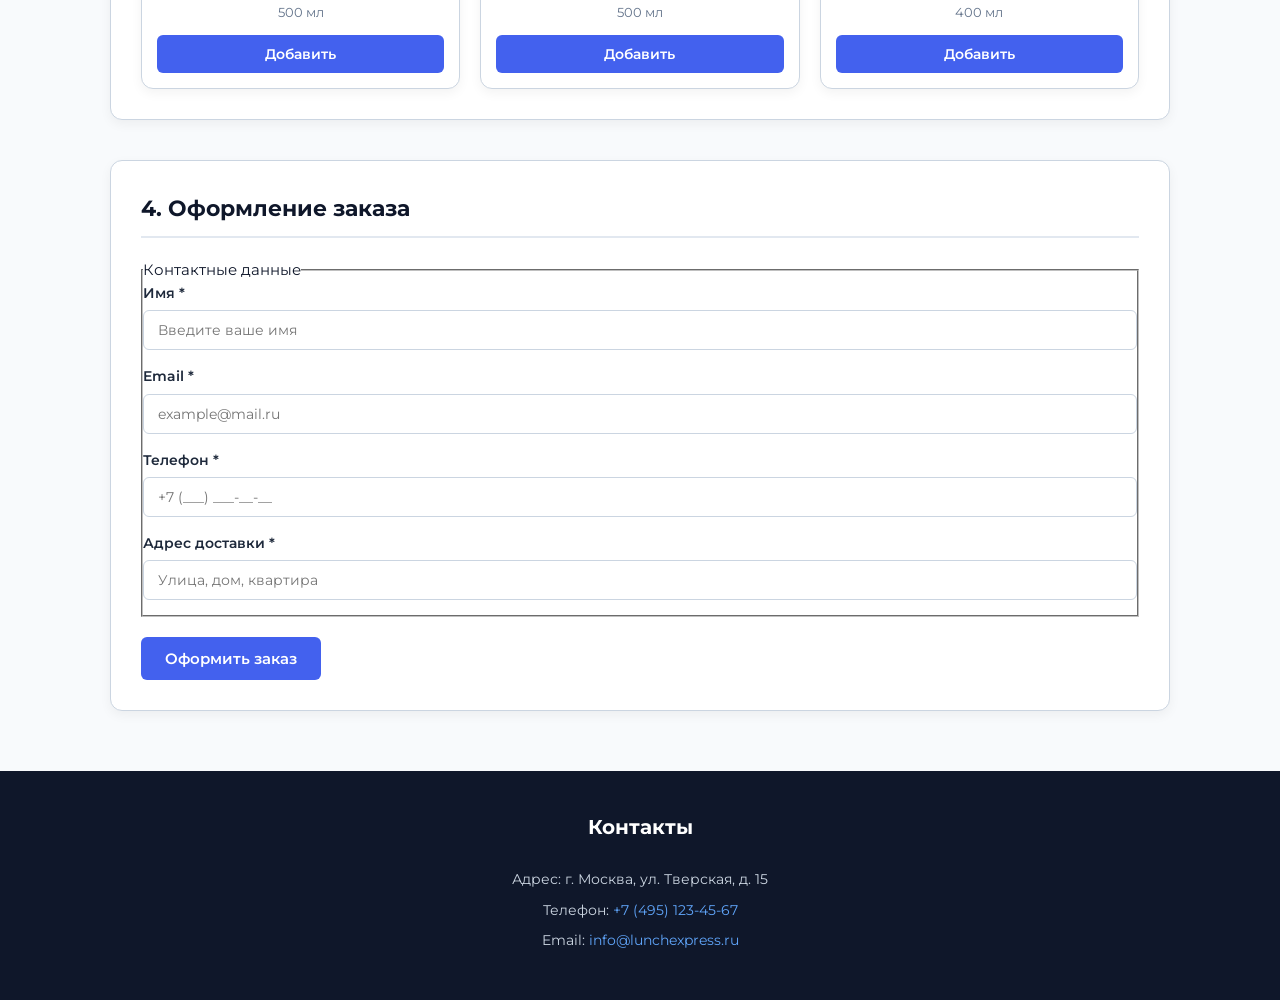
==== commit b2f3934a: "Add files via upload" ====
--- a/ЛР3/lunch.html
+++ b/ЛР3/lunch.html
@@ -3,218 +3,137 @@
 <head>
     <meta charset="UTF-8">
     <meta name="viewport" content="width=device-width, initial-scale=1.0">
-    <title>ЛанчЭкспресс — Каталог и Формы</title>
+    <title>Собрать ланч — ЛанчЭкспресс</title>
     <link rel="preconnect" href="https://fonts.googleapis.com">
     <link rel="preconnect" href="https://fonts.gstatic.com" crossorigin>
     <link href="https://fonts.googleapis.com/css2?family=Montserrat:wght@400;500;600;700&display=swap" rel="stylesheet">
     <link rel="stylesheet" href="style.css">
     <link rel="stylesheet" href="lunch.css">
     <link rel="stylesheet" href="print.css" media="print">
-    <style>
-        html {
-            scroll-behavior: smooth;
-        }
-        .page-section {
-            margin-bottom: 40px;
-        }
-    </style>
 </head>
 <body>
     <header>
-        <a href="index.html" class="logo">
+        <a href="index.html#home" class="logo">
             <h1>ЛанчЭкспресс</h1>
         </a>
         <nav>
-            <a href="index.html" class="nav-btn">Главная</a>
-            <a href="#catalog" class="nav-btn">Собрать ланч</a>
-            <a href="#auth" class="nav-btn">Вход</a>
-            <a href="#feedback" class="nav-btn">Обратная связь</a>
-            <a href="#contacts" class="nav-btn">Контакты</a>
+            <a href="index.html#home" class="nav-btn">Главная</a>
+            <a href="lunch.html" class="nav-btn active">Собрать ланч</a>
+            <a href="index.html#auth" class="nav-btn">Вход</a>
+            <a href="index.html#feedback" class="nav-btn">Обратная связь</a>
+            <a href="index.html#contacts" class="nav-btn">Контакты</a>
         </nav>
     </header>
 
     <main>
-        <div id="catalog" class="page-section">
-            <section class="menu-section">
-                <h2>1. Выберите суп</h2>
-                <div class="dishes-grid">
-                    <div class="dish-card">
-                        <img src="images/borsch.jpg" alt="Борщ">
-                        <p class="price">250 ₽</p>
-                        <p class="name">Наваристый борщ со сметаной и зеленью</p>
-                        <p class="weight">350 г</p>
-                        <button type="button" class="add-btn">Добавить</button>
-                    </div>
-                    <div class="dish-card">
-                        <img src="images/cream_soup.jpg" alt="Грибной крем-суп">
-                        <p class="price">280 ₽</p>
-                        <p class="name">Крем-суп из шампиньонов</p>
-                        <p class="weight">300 г</p>
-                        <button type="button" class="add-btn">Добавить</button>
-                    </div>
-                    <div class="dish-card">
-                        <img src="images/solyanka.jpg" alt="Солянка">
-                        <p class="price">290 ₽</p>
-                        <p class="name">Солянка мясная сборная</p>
-                        <p class="weight">350 г</p>
-                        <button type="button" class="add-btn">Добавить</button>
-                    </div>
+        <section class="menu-section">
+            <h2>1. Выберите суп</h2>
+            <div class="dishes-grid">
+                <div class="dish-card">
+                    <img src="images/borsch.jpg" alt="Борщ">
+                    <p class="price">250 ₽</p>
+                    <p class="name">Наваристый борщ со сметаной и зеленью</p>
+                    <p class="weight">350 г</p>
+                    <button type="button" class="add-btn">Добавить</button>
                 </div>
-            </section>
+                <div class="dish-card">
+                    <img src="images/cream_soup.jpg" alt="Грибной крем-суп">
+                    <p class="price">280 ₽</p>
+                    <p class="name">Крем-суп из шампиньонов</p>
+                    <p class="weight">300 г</p>
+                    <button type="button" class="add-btn">Добавить</button>
+                </div>
+                <div class="dish-card">
+                    <img src="images/solyanka.jpg" alt="Солянка">
+                    <p class="price">290 ₽</p>
+                    <p class="name">Солянка мясная сборная</p>
+                    <p class="weight">350 г</p>
+                    <button type="button" class="add-btn">Добавить</button>
+                </div>
+            </div>
+        </section>
 
-            <section class="menu-section">
-                <h2>2. Выберите главное блюдо</h2>
-                <div class="dishes-grid">
-                    <div class="dish-card">
-                        <img src="images/steak.jpg" alt="Стейк">
-                        <p class="price">650 ₽</p>
-                        <p class="name">Стейк из лосося с травами</p>
-                        <p class="weight">300 г</p>
-                        <button type="button" class="add-btn">Добавить</button>
-                    </div>
-                    <div class="dish-card">
-                        <img src="images/pasta.jpg" alt="Паста">
-                        <p class="price">400 ₽</p>
-                        <p class="name">Итальянская паста Карбонара в сливочном соусе</p>
-                        <p class="weight">350 г</p>
-                        <button type="button" class="add-btn">Добавить</button>
-                    </div>
-                    <div class="dish-card">
-                        <img src="images/cutlet.jpg" alt="Котлета">
-                        <p class="price">450 ₽</p>
-                        <p class="name">Котлета по-киевски с пюре</p>
-                        <p class="weight">400 г</p>
-                        <button type="button" class="add-btn">Добавить</button>
-                    </div>
+        <section class="menu-section">
+            <h2>2. Выберите главное блюдо</h2>
+            <div class="dishes-grid">
+                <div class="dish-card">
+                    <img src="images/steak.jpg" alt="Стейк">
+                    <p class="price">650 ₽</p>
+                    <p class="name">Стейк из лосося с травами</p>
+                    <p class="weight">300 г</p>
+                    <button type="button" class="add-btn">Добавить</button>
                 </div>
-            </section>
+                <div class="dish-card">
+                    <img src="images/pasta.jpg" alt="Паста">
+                    <p class="price">400 ₽</p>
+                    <p class="name">Итальянская паста Карбонара в сливочном соусе</p>
+                    <p class="weight">350 г</p>
+                    <button type="button" class="add-btn">Добавить</button>
+                </div>
+                <div class="dish-card">
+                    <img src="images/cutlet.jpg" alt="Котлета">
+                    <p class="price">450 ₽</p>
+                    <p class="name">Котлета по-киевски с пюре</p>
+                    <p class="weight">400 г</p>
+                    <button type="button" class="add-btn">Добавить</button>
+                </div>
+            </div>
+        </section>
 
-            <section class="menu-section">
-                <h2>3. Выберите напиток</h2>
-                <div class="dishes-grid">
-                    <div class="dish-card">
-                        <img src="images/mors.jpg" alt="Морс">
-                        <p class="price">120 ₽</p>
-                        <p class="name">Морс клюквенный домашний</p>
-                        <p class="weight">500 мл</p>
-                        <button type="button" class="add-btn">Добавить</button>
-                    </div>
-                    <div class="dish-card">
-                        <img src="images/lemonade.jpg" alt="Лимонад">
-                        <p class="price">150 ₽</p>
-                        <p class="name">Лимонад цитрусовый</p>
-                        <p class="weight">500 мл</p>
-                        <button type="button" class="add-btn">Добавить</button>
-                    </div>
-                    <div class="dish-card">
-                        <img src="images/tea.jpg" alt="Чай">
-                        <p class="price">100 ₽</p>
-                        <p class="name">Чай зеленый с жасмином</p>
-                        <p class="weight">400 мл</p>
-                        <button type="button" class="add-btn">Добавить</button>
-                    </div>
+        <section class="menu-section">
+            <h2>3. Выберите напиток</h2>
+            <div class="dishes-grid">
+                <div class="dish-card">
+                    <img src="images/mors.jpg" alt="Морс">
+                    <p class="price">120 ₽</p>
+                    <p class="name">Морс клюквенный домашний</p>
+                    <p class="weight">500 мл</p>
+                    <button type="button" class="add-btn">Добавить</button>
                 </div>
-            </section>
+                <div class="dish-card">
+                    <img src="images/lemonade.jpg" alt="Лимонад">
+                    <p class="price">150 ₽</p>
+                    <p class="name">Лимонад цитрусовый</p>
+                    <p class="weight">500 мл</p>
+                    <button type="button" class="add-btn">Добавить</button>
+                </div>
+                <div class="dish-card">
+                    <img src="images/tea.jpg" alt="Чай">
+                    <p class="price">100 ₽</p>
+                    <p class="name">Чай зеленый с жасмином</p>
+                    <p class="weight">400 мл</p>
+                    <button type="button" class="add-btn">Добавить</button>
+                </div>
+            </div>
+        </section>
 
-            <section class="order-section">
-                <h2>4. Оформление заказа</h2>
-                <form action="https://httpbin.org/post" method="POST" class="order-form">
-                    <fieldset class="form-group">
-                        <legend>Контактные данные</legend>
-                        <div class="field">
-                            <label for="username">Имя *</label>
-                            <input type="text" id="username" name="username" class="form-control" required placeholder="Введите ваше имя">
-                        </div>
-                        <div class="field">
-                            <label for="email">Email *</label>
-                            <input type="email" id="email" name="email" class="form-control" required placeholder="example@mail.ru">
-                        </div>
-                        <div class="field">
-                            <label for="phone">Телефон *</label>
-                            <input type="tel" id="phone" name="phone" class="form-control" required placeholder="+7 (___) ___-__-__">
-                        </div>
-                        <div class="field">
-                            <label for="address">Адрес доставки *</label>
-                            <input type="text" id="address" name="address" class="form-control" required placeholder="Улица, дом, квартира">
-                        </div>
-                    </fieldset>
-                    <div class="form-actions">
-                        <button type="submit" class="btn-submit">Оформить заказ</button>
-                    </div>
-                </form>
-            </section>
-        </div>
-
-        <div id="auth" class="page-section">
-            <section style="max-width: 500px; margin: 0 auto;">
-                <h2>Авторизация</h2>
-                <form action="https://httpbin.org/post" method="POST" class="order-form">
+        <section class="order-section">
+            <h2>4. Оформление заказа</h2>
+            <form action="https://httpbin.org/post" method="POST" class="order-form">
+                <fieldset class="form-group">
+                    <legend>Контактные данные</legend>
                     <div class="field">
-                        <label for="login">Логин или Email *</label>
-                        <input type="text" id="login" name="login" class="form-control" required placeholder="Введите логин">
+                        <label for="username">Имя *</label>
+                        <input type="text" id="username" name="username" class="form-control" required placeholder="Введите ваше имя">
                     </div>
                     <div class="field">
-                        <label for="password">Пароль *</label>
-                        <input type="password" id="password" name="password" class="form-control" required placeholder="Введите пароль">
+                        <label for="email">Email *</label>
+                        <input type="email" id="email" name="email" class="form-control" required placeholder="example@mail.ru">
                     </div>
                     <div class="field">
-                        <label class="checkbox-label">
-                            <input type="checkbox" name="remember"> Запомнить меня
-                        </label>
-                    </div>
-                    <div class="form-actions">
-                        <button type="submit" class="btn-submit" style="width: 100%;">Войти</button>
-                    </div>
-                </form>
-            </section>
-        </div>
-
-        <div id="feedback" class="page-section">
-            <section style="max-width: 600px; margin: 0 auto;">
-                <h2>Форма обратной связи</h2>
-                <form action="https://httpbin.org/post" method="POST" enctype="multipart/form-data" class="order-form">
-                    <div class="field">
-                        <label for="fullname">ФИО *</label>
-                        <input type="text" id="fullname" name="fullname" class="form-control" required placeholder="Введите ваше ФИО">
+                        <label for="phone">Телефон *</label>
+                        <input type="tel" id="phone" name="phone" class="form-control" required placeholder="+7 (___) ___-__-__">
                     </div>
                     <div class="field">
-                        <label for="fb-email">Email *</label>
-                        <input type="email" id="fb-email" name="email" class="form-control" required placeholder="example@mail.ru">
+                        <label for="address">Адрес доставки *</label>
+                        <input type="text" id="address" name="address" class="form-control" required placeholder="Улица, дом, квартира">
                     </div>
-                    <div class="field">
-                        <label>Откуда узнали о нас?</label>
-                        <div class="radio-group">
-                            <label class="radio-label"><input type="radio" name="source" value="friends" checked> От друзей</label>
-                            <label class="radio-label"><input type="radio" name="source" value="internet_ads"> Реклама в интернете</label>
-                        </div>
-                    </div>
-                    <div class="field">
-                        <label for="category">Категория обращения</label>
-                        <select id="category" name="category" class="form-control">
-                            <option value="Предложение">Предложение</option>
-                            <option value="Жалоба">Жалоба</option>
-                            <option value="Благодарность">Благодарность</option>
-                        </select>
-                    </div>
-                    <div class="field">
-                        <label for="message">Текст сообщения *</label>
-                        <textarea id="message" name="message" class="form-control" rows="4" required placeholder="Ваш отзыв..."></textarea>
-                    </div>
-                    <div class="field">
-                        <label for="attachment">Прикрепить файл</label>
-                        <input type="file" id="attachment" name="attachment" class="form-control">
-                    </div>
-                    <div class="field">
-                        <label class="checkbox-label">
-                            <input type="checkbox" name="agree_personal_data" required> Согласен на обработку персональных данных *
-                        </label>
-                    </div>
-                    <div class="form-actions">
-                        <button type="submit" class="btn-submit">Отправить</button>
-                    </div>
-                </form>
-            </section>
-        </div>
+                </fieldset>
+                <div class="form-actions">
+                    <button type="submit" class="btn-submit">Оформить заказ</button>
+                </div>
+            </form>
+        </section>
     </main>
 
     <footer id="contacts">
@@ -224,4 +143,4 @@
         <p>Email: <a href="mailto:info@lunchexpress.ru">info@lunchexpress.ru</a></p>
     </footer>
 </body>
-</html>
+</html>
--- a/ЛР3/style.css
+++ b/ЛР3/style.css
@@ -59,7 +59,7 @@
     transition: all 0.3s ease;
 }
 
-.nav-btn:hover, .nav-btn.active {
+.nav-btn:hover {
     background-color: #eef2ff;
     color: #4361ee;
     border-color: #4361ee;
@@ -71,6 +71,23 @@
     margin: 30px auto;
     padding: 0 20px;
     flex: 1;
+}
+
+.tab-content {
+    display: none;
+}
+
+#home:not(:target) ~ #home,
+.tab-content:first-of-type {
+    display: block;
+}
+
+:target ~ .tab-content:first-of-type {
+    display: none;
+}
+
+.tab-content:target {
+    display: block !important;
 }
 
 section {
@@ -103,19 +120,12 @@
     min-width: 280px;
 }
 
-.about-text p {
-    margin-bottom: 12px;
-    font-size: 15px;
-    color: #334155;
-}
-
 img.about-img {
     width: 100%;
     max-width: 400px;
     height: 240px;
     object-fit: cover;
     border-radius: 10px;
-    box-shadow: 0 4px 12px rgba(0, 0, 0, 0.05);
 }
 
 ul.advantages-list {
@@ -128,8 +138,6 @@
     padding-left: 28px;
     margin-bottom: 12px;
     font-weight: 500;
-    font-size: 15px;
-    color: #334155;
 }
 
 ul.advantages-list li::before {
@@ -149,7 +157,6 @@
     width: 100%;
     border-collapse: collapse;
     margin-top: 10px;
-    background-color: #ffffff;
 }
 
 th, td {
@@ -162,25 +169,12 @@
 th {
     background-color: #f1f5f9;
     font-weight: 600;
-    color: #0f172a;
 }
 
 .order-form {
     display: flex;
     flex-direction: column;
     gap: 20px;
-}
-
-.form-group {
-    border: 1px solid #e2e8f0;
-    border-radius: 8px;
-    padding: 20px;
-}
-
-.form-group legend {
-    font-weight: 700;
-    color: #4361ee;
-    padding: 0 10px;
 }
 
 .field {
@@ -225,7 +219,6 @@
     align-items: center;
     gap: 8px;
     cursor: pointer;
-    color: #1e293b;
 }
 
 .form-actions {
@@ -294,11 +287,4 @@
 footer a:hover {
     color: #ffffff;
     text-decoration: underline;
-}
-
-@media (max-width: 640px) {
-    header {
-        flex-direction: column;
-        align-items: flex-start;
-    }
 }
--- a/ЛР3/lunch.css
+++ b/ЛР3/lunch.css
@@ -1,3 +1,7 @@
+.menu-section {
+    margin-bottom: 40px;
+}
+
 .dishes-grid {
     display: grid;
     grid-template-columns: repeat(auto-fill, minmax(280px, 1fr));
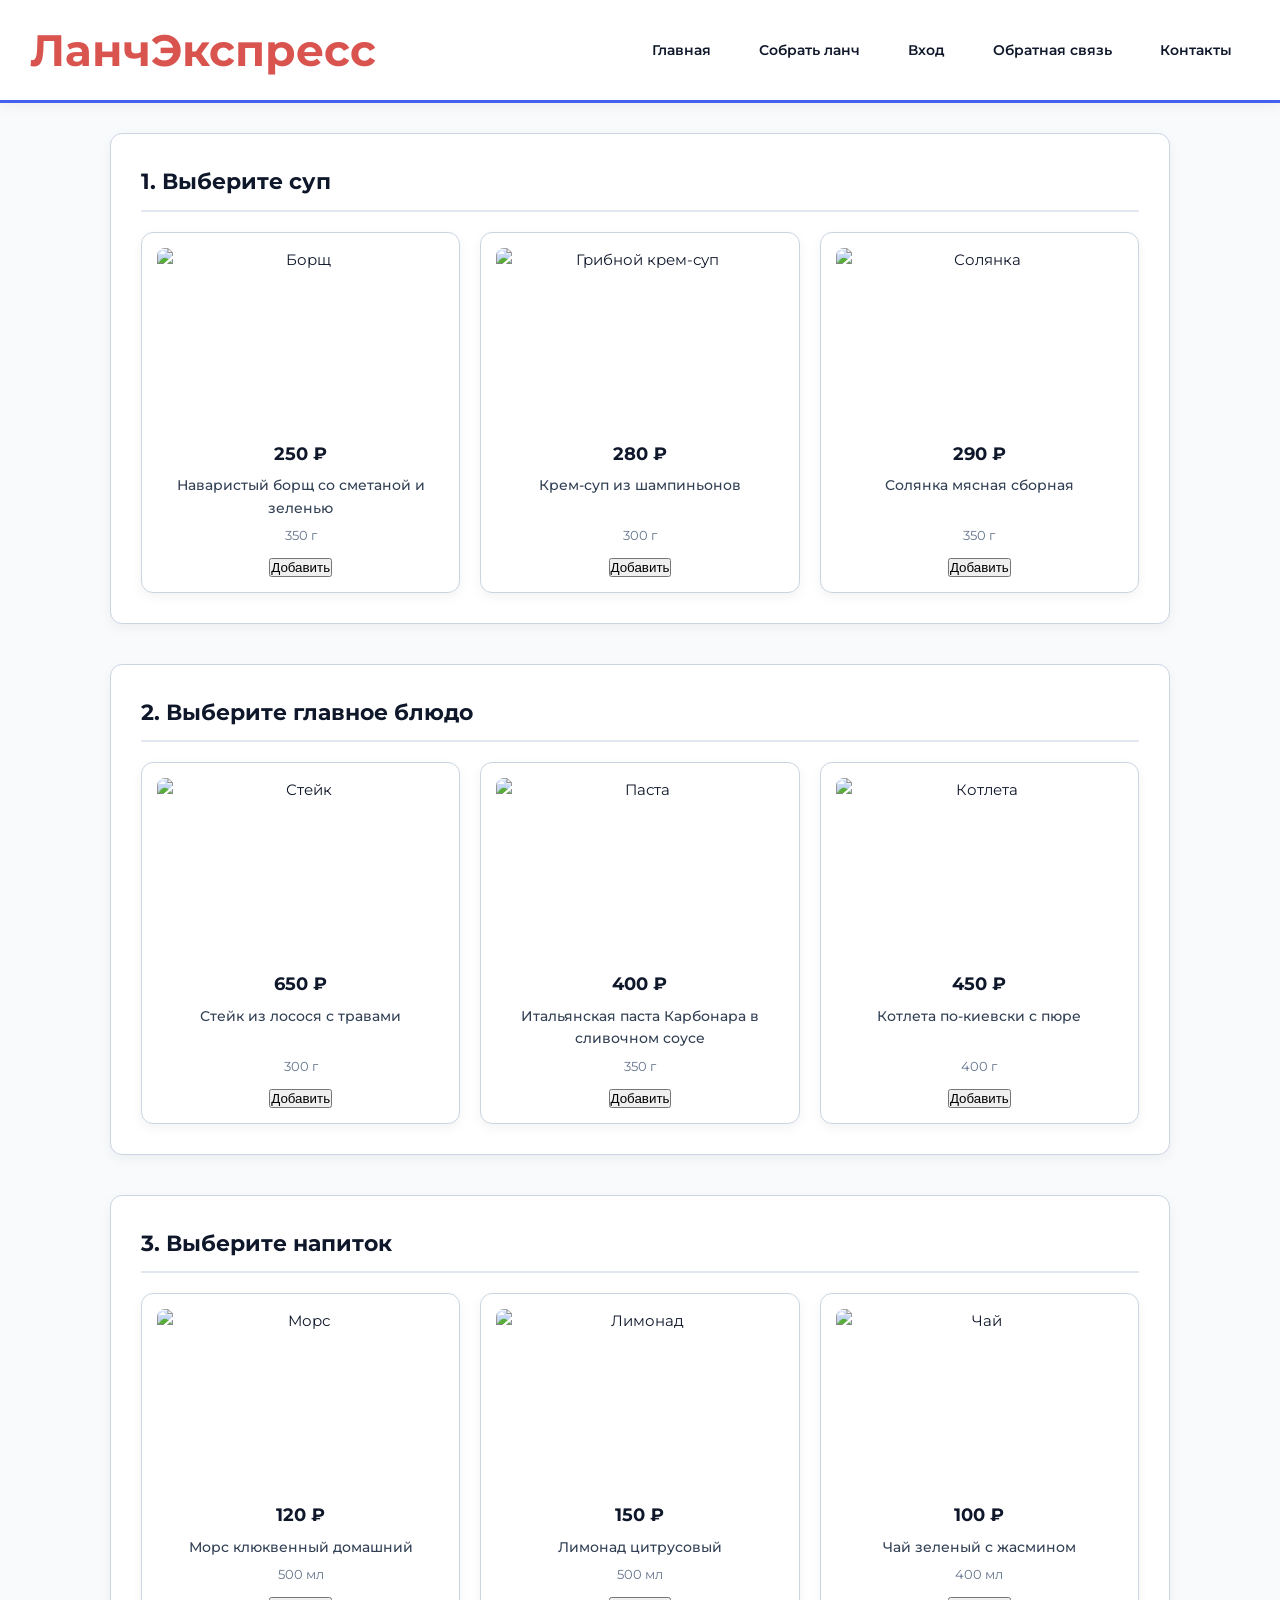
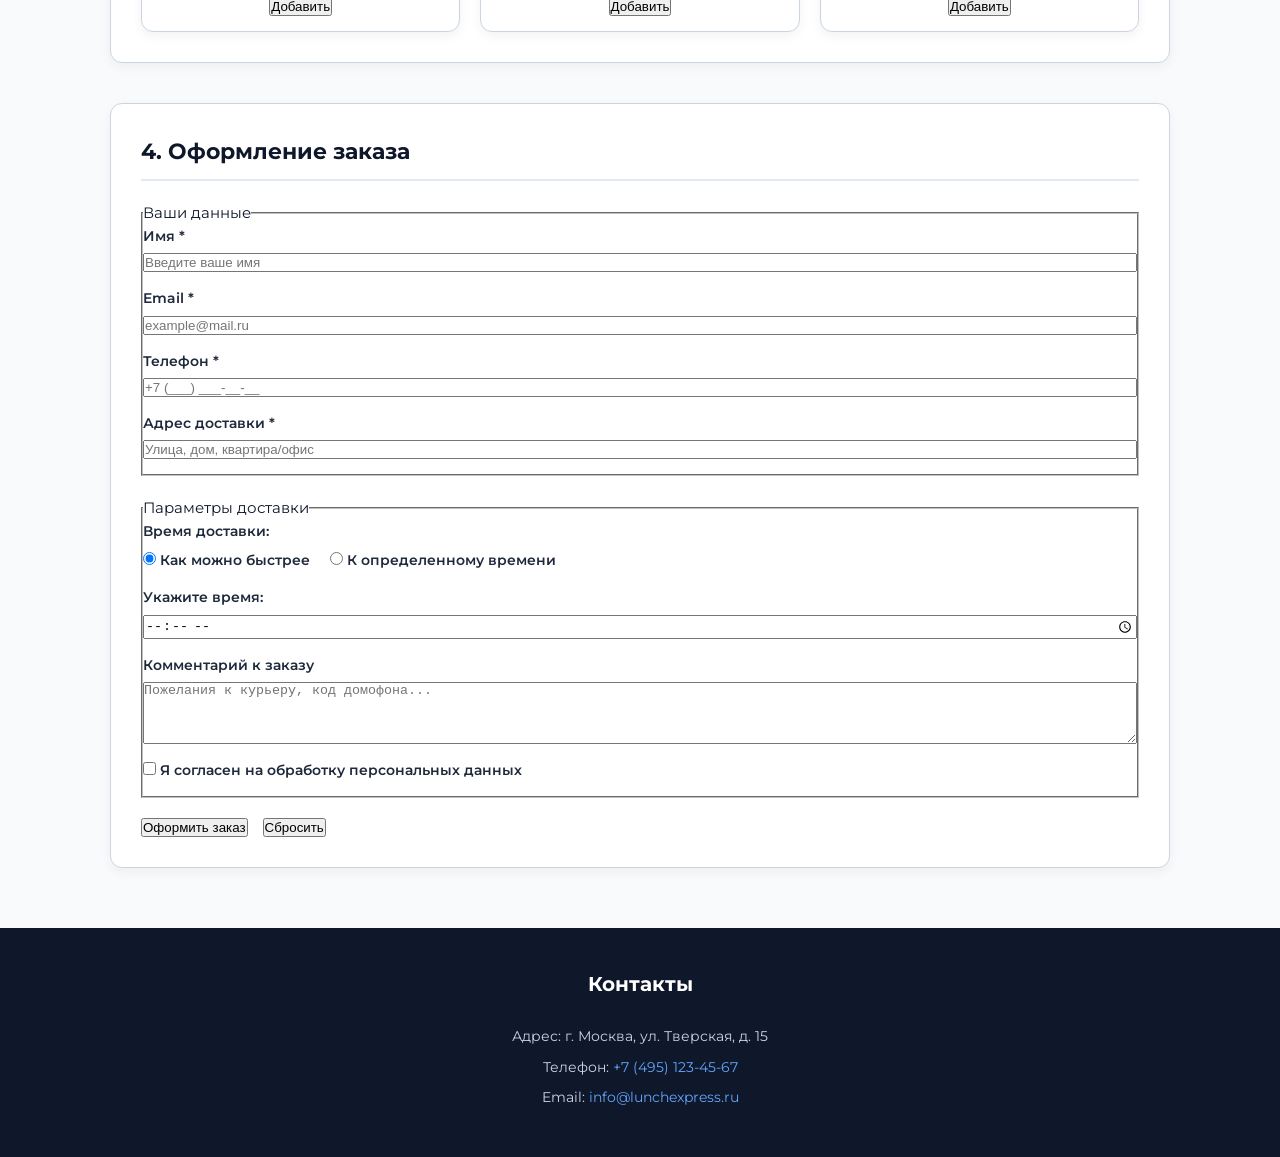
==== commit 02c08f4f: "Add files via upload" ====
--- a/ЛР3/lunch.html
+++ b/ЛР3/lunch.html
@@ -25,115 +25,151 @@
         </nav>
     </header>
 
-    <main>
-        <section class="menu-section">
-            <h2>1. Выберите суп</h2>
-            <div class="dishes-grid">
-                <div class="dish-card">
-                    <img src="images/borsch.jpg" alt="Борщ">
-                    <p class="price">250 ₽</p>
-                    <p class="name">Наваристый борщ со сметаной и зеленью</p>
-                    <p class="weight">350 г</p>
-                    <button type="button" class="add-btn">Добавить</button>
+    <main class="main-content">
+        <div class="container">
+            <section class="menu-section">
+                <h2>1. Выберите суп</h2>
+                <div class="dishes-grid">
+                    <div class="dish-card">
+                        <img src="images/borsch.jpg" alt="Борщ">
+                        <p class="price">250 ₽</p>
+                        <p class="name">Наваристый борщ со сметаной и зеленью</p>
+                        <p class="weight">350 г</p>
+                        <button type="button">Добавить</button>
+                    </div>
+                    <div class="dish-card">
+                        <img src="images/cream_soup.jpg" alt="Грибной крем-суп">
+                        <p class="price">280 ₽</p>
+                        <p class="name">Крем-суп из шампиньонов</p>
+                        <p class="weight">300 г</p>
+                        <button type="button">Добавить</button>
+                    </div>
+                    <div class="dish-card">
+                        <img src="images/solyanka.jpg" alt="Солянка">
+                        <p class="price">290 ₽</p>
+                        <p class="name">Солянка мясная сборная</p>
+                        <p class="weight">350 г</p>
+                        <button type="button">Добавить</button>
+                    </div>
                 </div>
-                <div class="dish-card">
-                    <img src="images/cream_soup.jpg" alt="Грибной крем-суп">
-                    <p class="price">280 ₽</p>
-                    <p class="name">Крем-суп из шампиньонов</p>
-                    <p class="weight">300 г</p>
-                    <button type="button" class="add-btn">Добавить</button>
+            </section>
+
+            <section class="menu-section">
+                <h2>2. Выберите главное блюдо</h2>
+                <div class="dishes-grid">
+                    <div class="dish-card">
+                        <img src="images/steak.jpg" alt="Стейк">
+                        <p class="price">650 ₽</p>
+                        <p class="name">Стейк из лосося с травами</p>
+                        <p class="weight">300 г</p>
+                        <button type="button">Добавить</button>
+                    </div>
+                    <div class="dish-card">
+                        <img src="images/pasta.jpg" alt="Паста">
+                        <p class="price">400 ₽</p>
+                        <p class="name">Итальянская паста Карбонара в сливочном соусе</p>
+                        <p class="weight">350 г</p>
+                        <button type="button">Добавить</button>
+                    </div>
+                    <div class="dish-card">
+                        <img src="images/cutlet.jpg" alt="Котлета">
+                        <p class="price">450 ₽</p>
+                        <p class="name">Котлета по-киевски с пюре</p>
+                        <p class="weight">400 г</p>
+                        <button type="button">Добавить</button>
+                    </div>
                 </div>
-                <div class="dish-card">
-                    <img src="images/solyanka.jpg" alt="Солянка">
-                    <p class="price">290 ₽</p>
-                    <p class="name">Солянка мясная сборная</p>
-                    <p class="weight">350 г</p>
-                    <button type="button" class="add-btn">Добавить</button>
+            </section>
+
+            <section class="menu-section">
+                <h2>3. Выберите напиток</h2>
+                <div class="dishes-grid">
+                    <div class="dish-card">
+                        <img src="images/mors.jpg" alt="Морс">
+                        <p class="price">120 ₽</p>
+                        <p class="name">Морс клюквенный домашний</p>
+                        <p class="weight">500 мл</p>
+                        <button type="button">Добавить</button>
+                    </div>
+                    <div class="dish-card">
+                        <img src="images/lemonade.jpg" alt="Лимонад">
+                        <p class="price">150 ₽</p>
+                        <p class="name">Лимонад цитрусовый</p>
+                        <p class="weight">500 мл</p>
+                        <button type="button">Добавить</button>
+                    </div>
+                    <div class="dish-card">
+                        <img src="images/tea.jpg" alt="Чай">
+                        <p class="price">100 ₽</p>
+                        <p class="name">Чай зеленый с жасмином</p>
+                        <p class="weight">400 мл</p>
+                        <button type="button">Добавить</button>
+                    </div>
                 </div>
-            </div>
-        </section>
+            </section>
 
-        <section class="menu-section">
-            <h2>2. Выберите главное блюдо</h2>
-            <div class="dishes-grid">
-                <div class="dish-card">
-                    <img src="images/steak.jpg" alt="Стейк">
-                    <p class="price">650 ₽</p>
-                    <p class="name">Стейк из лосося с травами</p>
-                    <p class="weight">300 г</p>
-                    <button type="button" class="add-btn">Добавить</button>
-                </div>
-                <div class="dish-card">
-                    <img src="images/pasta.jpg" alt="Паста">
-                    <p class="price">400 ₽</p>
-                    <p class="name">Итальянская паста Карбонара в сливочном соусе</p>
-                    <p class="weight">350 г</p>
-                    <button type="button" class="add-btn">Добавить</button>
-                </div>
-                <div class="dish-card">
-                    <img src="images/cutlet.jpg" alt="Котлета">
-                    <p class="price">450 ₽</p>
-                    <p class="name">Котлета по-киевски с пюре</p>
-                    <p class="weight">400 г</p>
-                    <button type="button" class="add-btn">Добавить</button>
-                </div>
-            </div>
-        </section>
+            <section class="order-section">
+                <h2>4. Оформление заказа</h2>
+                <form action="https://httpbin.org/post" method="POST" class="order-form">
+                    <fieldset class="form-group">
+                        <legend>Ваши данные</legend>
+                        
+                        <div class="field">
+                            <label for="username">Имя *</label>
+                            <input type="text" id="username" name="username" required placeholder="Введите ваше имя">
+                        </div>
 
-        <section class="menu-section">
-            <h2>3. Выберите напиток</h2>
-            <div class="dishes-grid">
-                <div class="dish-card">
-                    <img src="images/mors.jpg" alt="Морс">
-                    <p class="price">120 ₽</p>
-                    <p class="name">Морс клюквенный домашний</p>
-                    <p class="weight">500 мл</p>
-                    <button type="button" class="add-btn">Добавить</button>
-                </div>
-                <div class="dish-card">
-                    <img src="images/lemonade.jpg" alt="Лимонад">
-                    <p class="price">150 ₽</p>
-                    <p class="name">Лимонад цитрусовый</p>
-                    <p class="weight">500 мл</p>
-                    <button type="button" class="add-btn">Добавить</button>
-                </div>
-                <div class="dish-card">
-                    <img src="images/tea.jpg" alt="Чай">
-                    <p class="price">100 ₽</p>
-                    <p class="name">Чай зеленый с жасмином</p>
-                    <p class="weight">400 мл</p>
-                    <button type="button" class="add-btn">Добавить</button>
-                </div>
-            </div>
-        </section>
+                        <div class="field">
+                            <label for="email">Email *</label>
+                            <input type="email" id="email" name="email" required placeholder="example@mail.ru">
+                        </div>
 
-        <section class="order-section">
-            <h2>4. Оформление заказа</h2>
-            <form action="https://httpbin.org/post" method="POST" class="order-form">
-                <fieldset class="form-group">
-                    <legend>Контактные данные</legend>
-                    <div class="field">
-                        <label for="username">Имя *</label>
-                        <input type="text" id="username" name="username" class="form-control" required placeholder="Введите ваше имя">
+                        <div class="field">
+                            <label for="phone">Телефон *</label>
+                            <input type="tel" id="phone" name="phone" required placeholder="+7 (___) ___-__-__">
+                        </div>
+
+                        <div class="field">
+                            <label for="address">Адрес доставки *</label>
+                            <input type="text" id="address" name="address" required placeholder="Улица, дом, квартира/офис">
+                        </div>
+                    </fieldset>
+
+                    <fieldset class="form-group">
+                        <legend>Параметры доставки</legend>
+
+                        <div class="field">
+                            <label>Время доставки:</label>
+                            <div class="radio-group">
+                                <label><input type="radio" name="delivery_time" value="asap" checked> Как можно быстрее</label>
+                                <label><input type="radio" name="delivery_time" value="by_time"> К определенному времени</label>
+                            </div>
+                        </div>
+
+                        <div class="field">
+                            <label for="specific_time">Укажите время:</label>
+                            <input type="time" id="specific_time" name="specific_time">
+                        </div>
+
+                        <div class="field">
+                            <label for="comment">Комментарий к заказу</label>
+                            <textarea id="comment" name="comment" rows="4" placeholder="Пожелания к курьеру, код домофона..."></textarea>
+                        </div>
+
+                        <div class="field checkbox-field">
+                            <label>
+                                <input type="checkbox" name="agree" required> Я согласен на обработку персональных данных
+                            </label>
+                        </div>
+                    </fieldset>
+
+                    <div class="form-actions">
+                        <button type="submit" class="submit-btn">Оформить заказ</button>
+                        <button type="reset" class="reset-btn">Сбросить</button>
                     </div>
-                    <div class="field">
-                        <label for="email">Email *</label>
-                        <input type="email" id="email" name="email" class="form-control" required placeholder="example@mail.ru">
-                    </div>
-                    <div class="field">
-                        <label for="phone">Телефон *</label>
-                        <input type="tel" id="phone" name="phone" class="form-control" required placeholder="+7 (___) ___-__-__">
-                    </div>
-                    <div class="field">
-                        <label for="address">Адрес доставки *</label>
-                        <input type="text" id="address" name="address" class="form-control" required placeholder="Улица, дом, квартира">
-                    </div>
-                </fieldset>
-                <div class="form-actions">
-                    <button type="submit" class="btn-submit">Оформить заказ</button>
-                </div>
-            </form>
-        </section>
+                </form>
+            </section>
+        </div>
     </main>
 
     <footer id="contacts">
